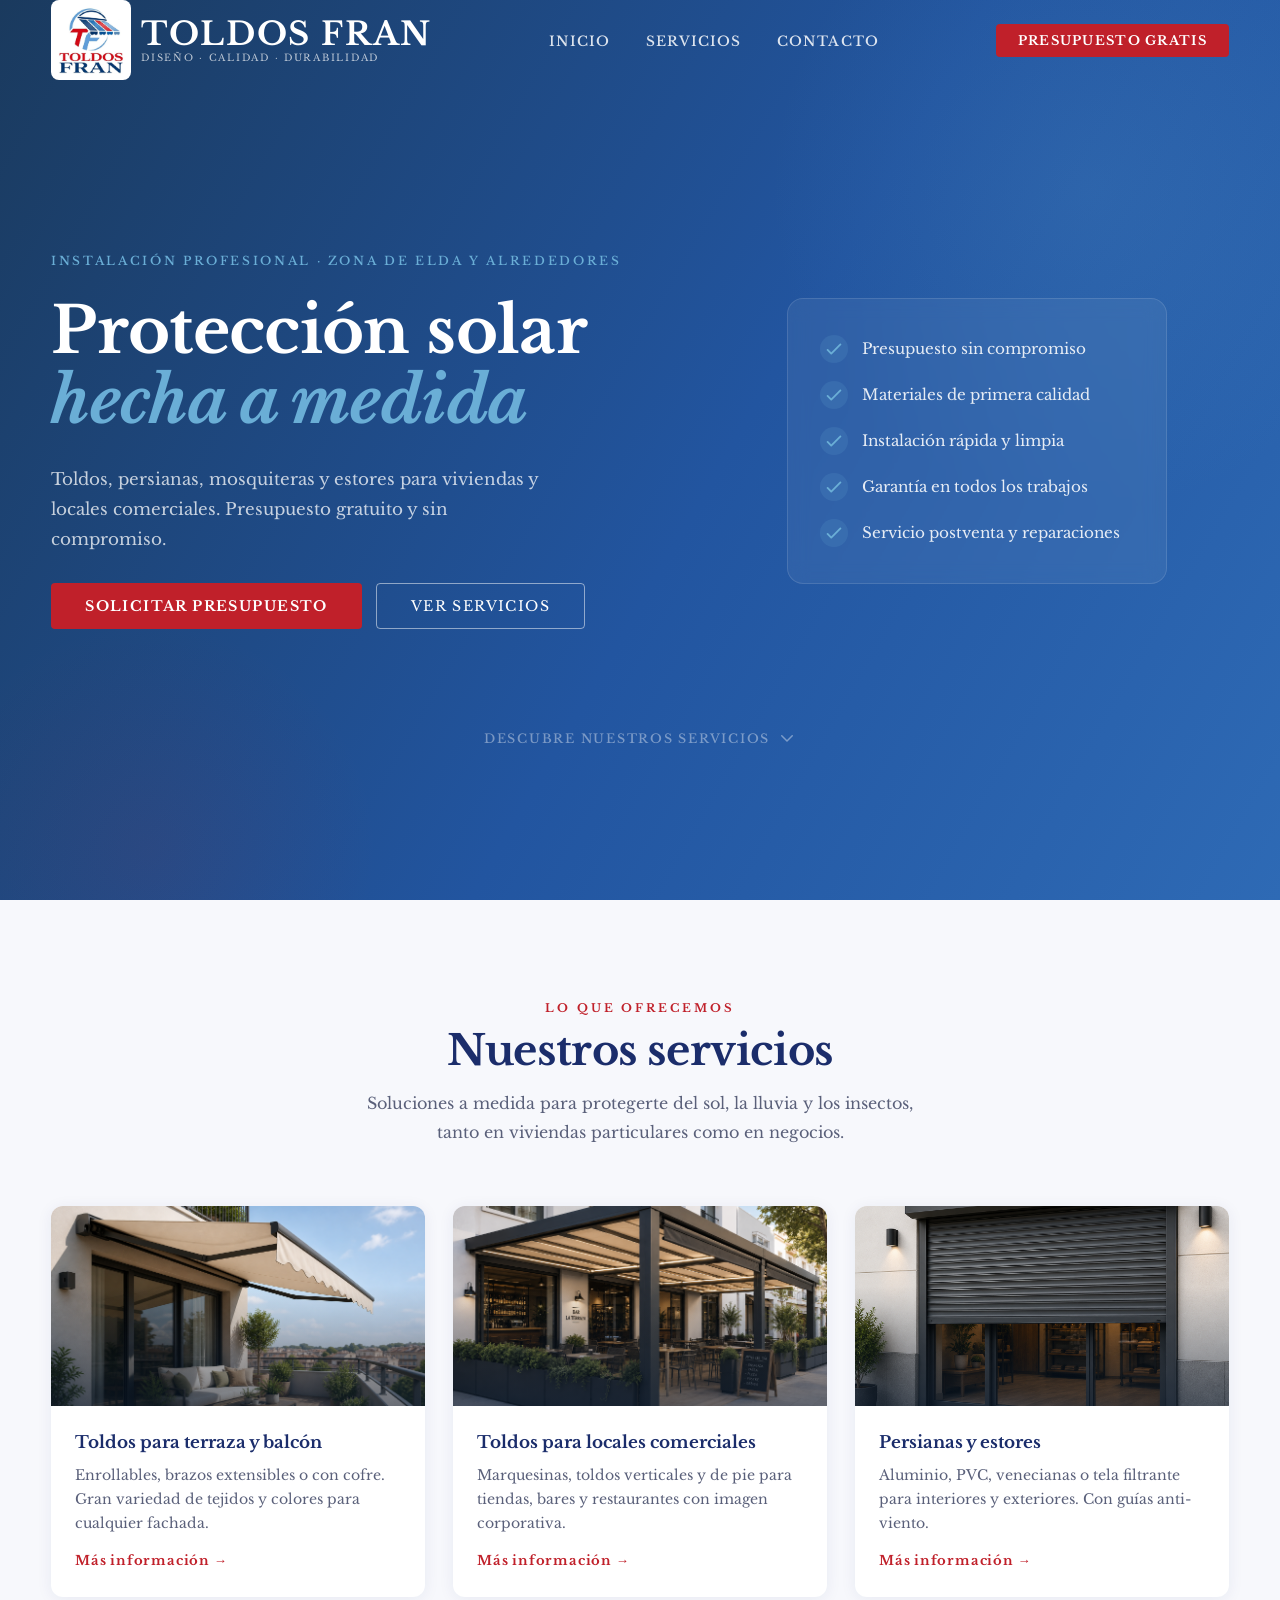
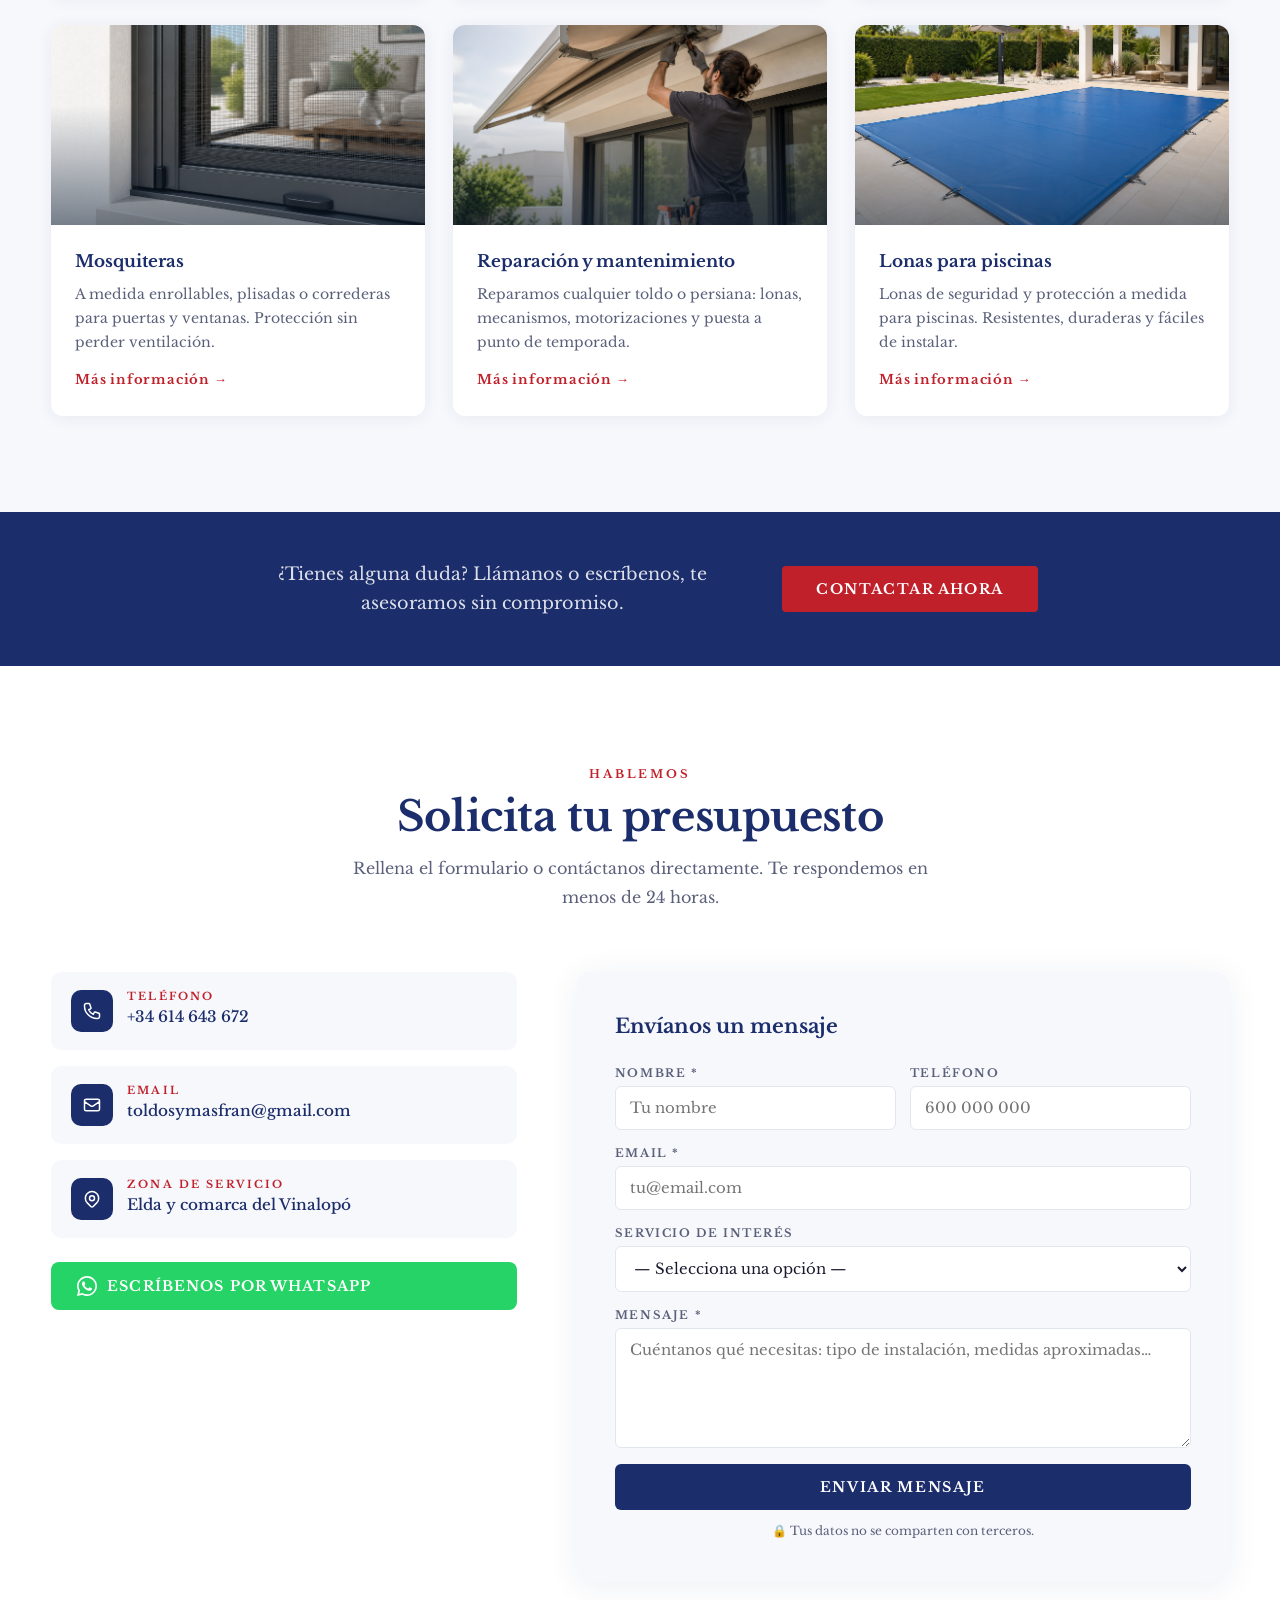
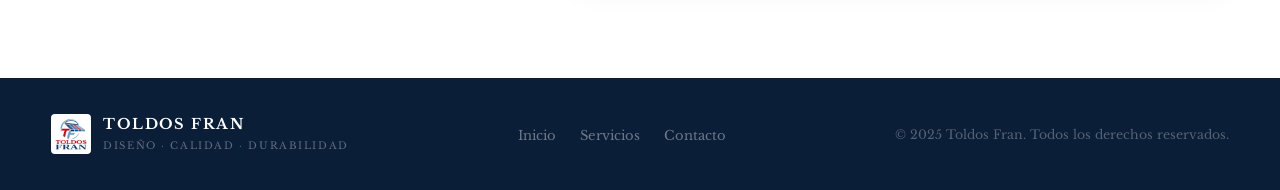
==== index.html @ 44a8b906 "Fotos añadidas" ====
<!DOCTYPE html>
<html lang="es">
<head>
  <meta charset="UTF-8" />
  <meta name="viewport" content="width=device-width, initial-scale=1.0" />
  <title>Toldos Fran – Diseño · Calidad · Durabilidad</title>
  <link rel="preconnect" href="https://fonts.googleapis.com" />
  <link rel="preconnect" href="https://fonts.gstatic.com" crossorigin />
  <link href="https://fonts.googleapis.com/css2?family=Libre+Baskerville:ital,wght@0,400;0,700;1,400&family=Roboto:ital,wght@0,300;0,400;0,500;0,700;1,300&display=swap" rel="stylesheet" />
  <link rel="stylesheet" href="styles.css" />
</head>
<body>

<!-- ══ NAVBAR ══════════════════════════════════ -->
<nav id="navbar">
  <div class="nav-inner">
    <a href="#inicio" class="nav-logo">
      <img src="logoToldosFran.jpg" alt="Toldos Fran" />
      <div class="nav-brand">
        <strong>Toldos Fran</strong>
        <span>Diseño · Calidad · Durabilidad</span>
      </div>
    </a>

    <ul class="nav-links" id="navMenu">
      <li><a href="#inicio">Inicio</a></li>
      <li><a href="#servicios">Servicios</a></li>
      <li><a href="#contacto">Contacto</a></li>
    </ul>

    <a href="#contacto" class="nav-cta">Presupuesto gratis</a>

    <button class="hamburger" id="hamburger" aria-label="Menú">
      <span></span><span></span><span></span>
    </button>
  </div>
</nav>


<!-- ══ HERO ════════════════════════════════════ -->
<section id="inicio">
  <div class="hero-inner">

    <div class="hero-text">
      <p class="hero-eyebrow">Instalación profesional · Zona de Elda y alrededores</p>
      <h1>Protección solar<br /><em>hecha a medida</em></h1>
      <p class="hero-desc">
        Toldos, persianas, mosquiteras y estores para viviendas
        y locales comerciales. Presupuesto gratuito y sin compromiso.
      </p>
      <div class="hero-btns">
        <a href="#contacto" class="btn-primary">Solicitar presupuesto</a>
        <a href="#servicios" class="btn-ghost">Ver servicios</a>
      </div>
    </div>

    <div class="hero-aside">
      <div class="hero-card">
        <div class="hero-card-item">
          <svg width="20" height="20" fill="none" viewBox="0 0 24 24" stroke="currentColor" stroke-width="2"><path stroke-linecap="round" stroke-linejoin="round" d="M5 13l4 4L19 7"/></svg>
          <span>Presupuesto sin compromiso</span>
        </div>
        <div class="hero-card-item">
          <svg width="20" height="20" fill="none" viewBox="0 0 24 24" stroke="currentColor" stroke-width="2"><path stroke-linecap="round" stroke-linejoin="round" d="M5 13l4 4L19 7"/></svg>
          <span>Materiales de primera calidad</span>
        </div>
        <div class="hero-card-item">
          <svg width="20" height="20" fill="none" viewBox="0 0 24 24" stroke="currentColor" stroke-width="2"><path stroke-linecap="round" stroke-linejoin="round" d="M5 13l4 4L19 7"/></svg>
          <span>Instalación rápida y limpia</span>
        </div>
        <div class="hero-card-item">
          <svg width="20" height="20" fill="none" viewBox="0 0 24 24" stroke="currentColor" stroke-width="2"><path stroke-linecap="round" stroke-linejoin="round" d="M5 13l4 4L19 7"/></svg>
          <span>Garantía en todos los trabajos</span>
        </div>
        <div class="hero-card-item">
          <svg width="20" height="20" fill="none" viewBox="0 0 24 24" stroke="currentColor" stroke-width="2"><path stroke-linecap="round" stroke-linejoin="round" d="M5 13l4 4L19 7"/></svg>
          <span>Servicio postventa y reparaciones</span>
        </div>
      </div>
    </div>

  </div>

  <!-- franja inferior de scroll -->
  <div class="hero-scroll">
    <span>Descubre nuestros servicios</span>
    <svg width="18" height="18" fill="none" viewBox="0 0 24 24" stroke="currentColor" stroke-width="2">
      <path stroke-linecap="round" stroke-linejoin="round" d="M19 9l-7 7-7-7"/>
    </svg>
  </div>
</section>


<!-- ══ SERVICIOS ═══════════════════════════════ -->
<section id="servicios">
  <div class="section-wrap">

    <div class="section-header">
      <p class="eyebrow">Lo que ofrecemos</p>
      <h2>Nuestros servicios</h2>
      <p class="section-desc">Soluciones a medida para protegerte del sol, la lluvia y los insectos, tanto en viviendas particulares como en negocios.</p>
    </div>

    <div class="svc-grid">

      <div class="svc-card">
        <div class="svc-img" style="background-image: url('img/toldo_terraza.png')">
          <div class="svc-img-overlay"></div>
        </div>
        <div class="svc-body">
          <h3>Toldos para terraza y balcón</h3>
          <p>Enrollables, brazos extensibles o con cofre. Gran variedad de tejidos y colores para cualquier fachada.</p>
          <span class="svc-link">Más información →</span>
        </div>
      </div>

      <div class="svc-card">
        <div class="svc-img" style="background-image: url('img/toldo_comercial.png')">
          <div class="svc-img-overlay"></div>
        </div>
        <div class="svc-body">
          <h3>Toldos para locales comerciales</h3>
          <p>Marquesinas, toldos verticales y de pie para tiendas, bares y restaurantes con imagen corporativa.</p>
          <span class="svc-link">Más información →</span>
        </div>
      </div>

      <div class="svc-card">
        <div class="svc-img" style="background-image: url('img/persianas.png')">
          <div class="svc-img-overlay"></div>
        </div>
        <div class="svc-body">
          <h3>Persianas y estores</h3>
          <p>Aluminio, PVC, venecianas o tela filtrante para interiores y exteriores. Con guías anti-viento.</p>
          <span class="svc-link">Más información →</span>
        </div>
      </div>

      <div class="svc-card">
        <div class="svc-img" style="background-image: url('img/mosquiteras.png')">
          <div class="svc-img-overlay"></div>
        </div>
        <div class="svc-body">
          <h3>Mosquiteras</h3>
          <p>A medida enrollables, plisadas o correderas para puertas y ventanas. Protección sin perder ventilación.</p>
          <span class="svc-link">Más información →</span>
        </div>
      </div>

      <div class="svc-card">
        <div class="svc-img" style="background-image: url('img/reparacion.png')">
          <div class="svc-img-overlay"></div>
        </div>
        <div class="svc-body">
          <h3>Reparación y mantenimiento</h3>
          <p>Reparamos cualquier toldo o persiana: lonas, mecanismos, motorizaciones y puesta a punto de temporada.</p>
          <span class="svc-link">Más información →</span>
        </div>
      </div>

      <div class="svc-card">
        <div class="svc-img" style="background-image: url('img/lonas_piscina.png')">
          <div class="svc-img-overlay"></div>
        </div>
        <div class="svc-body">
          <h3>Lonas para piscinas</h3>
          <p>Lonas de seguridad y protección a medida para piscinas. Resistentes, duraderas y fáciles de instalar.</p>
          <span class="svc-link">Más información →</span>
        </div>
      </div>

    </div>
  </div>
</section>


<!-- ══ FRANJA CTA ══════════════════════════════ -->
<div class="cta-strip">
  <p>¿Tienes alguna duda? Llámanos o escríbenos, te asesoramos sin compromiso.</p>
  <a href="#contacto" class="btn-primary">Contactar ahora</a>
</div>


<!-- ══ CONTACTO ════════════════════════════════ -->
<section id="contacto">
  <div class="section-wrap">

    <div class="section-header">
      <p class="eyebrow">Hablemos</p>
      <h2>Solicita tu presupuesto</h2>
      <p class="section-desc">Rellena el formulario o contáctanos directamente. Te respondemos en menos de 24 horas.</p>
    </div>

    <div class="contact-grid">

      <!-- Info -->
      <div class="contact-info">

        <div class="cinfo-item">
          <div class="cinfo-icon">
            <svg width="20" height="20" fill="none" viewBox="0 0 24 24" stroke="white" stroke-width="1.8">
              <path stroke-linecap="round" stroke-linejoin="round" d="M3 5a2 2 0 012-2h3.28a1 1 0 01.948.684l1.498 4.493a1 1 0 01-.502 1.21l-2.257 1.13a11.042 11.042 0 005.516 5.516l1.13-2.257a1 1 0 011.21-.502l4.493 1.498a1 1 0 01.684.949V19a2 2 0 01-2 2h-1C9.716 21 3 14.284 3 6V5z"/>
            </svg>
          </div>
          <div class="cinfo-body">
            <!-- ✏️ Cambia por el número real -->
            <label>Teléfono</label>
            <a href="tel:+34614643672">+34 614 643 672</a>
          </div>
        </div>

        <div class="cinfo-item">
          <div class="cinfo-icon">
            <svg width="20" height="20" fill="none" viewBox="0 0 24 24" stroke="white" stroke-width="1.8">
              <path stroke-linecap="round" stroke-linejoin="round" d="M3 8l7.89 5.26a2 2 0 002.22 0L21 8M5 19h14a2 2 0 002-2V7a2 2 0 00-2-2H5a2 2 0 00-2 2v10a2 2 0 002 2z"/>
            </svg>
          </div>
          <div class="cinfo-body">
            <!-- ✏️ Cambia por el email real -->
            <label>Email</label>
            <a href="mailto:toldosymasfran@gmail.com">toldosymasfran@gmail.com</a>
          </div>
        </div>

        <div class="cinfo-item">
          <div class="cinfo-icon">
            <svg width="20" height="20" fill="none" viewBox="0 0 24 24" stroke="white" stroke-width="1.8">
              <path stroke-linecap="round" stroke-linejoin="round" d="M17.657 16.657L13.414 20.9a1.998 1.998 0 01-2.827 0l-4.244-4.243a8 8 0 1111.314 0z"/>
              <path stroke-linecap="round" stroke-linejoin="round" d="M15 11a3 3 0 11-6 0 3 3 0 016 0z"/>
            </svg>
          </div>
          <div class="cinfo-body">
            <label>Zona de servicio</label>
            <span>Elda y comarca del Vinalopó</span>
          </div>
        </div>

        <!--
          ✏️ WHATSAPP: cambia 34614643672 por el número real sin '+'.
             Ejemplo: +34 600 123 456  →  34600123456
        -->
        <a href="https://wa.me/34614643672?text=Hola%2C%20me%20gustar%C3%ADa%20pedir%20presupuesto."
           class="btn-whatsapp" target="_blank" rel="noopener noreferrer">
          <svg width="20" height="20" viewBox="0 0 32 32" fill="white">
            <path d="M16 0C7.163 0 0 7.163 0 16c0 2.822.736 5.469 2.027 7.773L0 32l8.485-2.003A15.937 15.937 0 0016 32c8.837 0 16-7.163 16-16S24.837 0 16 0zm0 29.333a13.27 13.27 0 01-6.756-1.843l-.484-.288-5.037 1.19 1.21-5.01-.315-.514A13.267 13.267 0 012.667 16C2.667 8.636 8.636 2.667 16 2.667S29.333 8.636 29.333 16 23.364 29.333 16 29.333zm7.27-9.927c-.398-.2-2.354-1.163-2.72-1.295-.365-.133-.631-.2-.897.2-.266.398-1.031 1.295-1.264 1.562-.232.266-.465.3-.863.1-.399-.2-1.683-.62-3.205-1.98-1.185-1.057-1.985-2.363-2.218-2.761-.232-.4-.025-.615.175-.814.18-.178.398-.465.598-.697.198-.232.265-.4.398-.665.133-.265.066-.498-.033-.697-.1-.2-.897-2.163-1.23-2.96-.324-.778-.653-.673-.897-.686l-.764-.013c-.266 0-.698.1-1.064.498-.365.4-1.396 1.363-1.396 3.326 0 1.963 1.43 3.86 1.629 4.126.2.266 2.815 4.298 6.822 6.026.954.412 1.698.657 2.279.841.957.304 1.828.261 2.516.158.767-.114 2.354-.962 2.687-1.891.333-.929.333-1.726.233-1.891-.1-.166-.365-.266-.764-.466z"/>
          </svg>
          Escríbenos por WhatsApp
        </a>

      </div>

      <!-- Formulario -->
      <div class="contact-form-wrap">
        <h3>Envíanos un mensaje</h3>

        <!--
          ✏️ ACTIVAR ENVÍO:
          · Opción A (simple): cambia el action a tu email real (mailto:tuemail@dominio.com)
          · Opción B (recomendado GitHub Pages): usa Formspree.io gratis
            → action="https://formspree.io/f/TU_ID"  y borra enctype + onsubmit
        -->
        <form id="contactForm" action="mailto:toldosymasfran@gmail.com"
              method="POST" enctype="text/plain" onsubmit="handleSubmit(event)">

          <div class="form-row">
            <div class="fgroup">
              <label for="nombre">Nombre *</label>
              <input type="text" id="nombre" name="nombre" placeholder="Tu nombre" required />
            </div>
            <div class="fgroup">
              <label for="telefono">Teléfono</label>
              <input type="tel" id="telefono" name="telefono" placeholder="600 000 000" />
            </div>
          </div>

          <div class="fgroup">
            <label for="email">Email *</label>
            <input type="email" id="email" name="email" placeholder="tu@email.com" required />
          </div>

          <div class="fgroup">
            <label for="servicio">Servicio de interés</label>
            <select id="servicio" name="servicio">
              <option value="">— Selecciona una opción —</option>
              <option>Toldos para terraza / balcón</option>
              <option>Toldos para local comercial</option>
              <option>Persianas y estores</option>
              <option>Mosquiteras</option>
              <option>Reparación y mantenimiento</option>
              <option>Otro / No lo sé aún</option>
            </select>
          </div>

          <div class="fgroup">
            <label for="mensaje">Mensaje *</label>
            <textarea id="mensaje" name="mensaje" required
              placeholder="Cuéntanos qué necesitas: tipo de instalación, medidas aproximadas…"></textarea>
          </div>

          <button type="submit" class="btn-send">Enviar mensaje</button>
          <p class="form-note">🔒 Tus datos no se comparten con terceros.</p>
        </form>

        <div id="formOk" style="display:none; text-align:center; padding:40px 16px;">
          <svg width="52" height="52" fill="none" viewBox="0 0 24 24" stroke="#1B2D6B" stroke-width="1.5" style="margin:0 auto 16px;">
            <path stroke-linecap="round" stroke-linejoin="round" d="M9 12l2 2 4-4m6 2a9 9 0 11-18 0 9 9 0 0118 0z"/>
          </svg>
          <h4 style="font-size:1.3rem;font-weight:700;color:#1B2D6B;margin-bottom:8px;">¡Mensaje enviado!</h4>
          <p style="color:#5a607a;line-height:1.7;">Gracias por contactar con nosotros.<br/>Te responderemos lo antes posible.</p>
        </div>
      </div>

    </div>
  </div>
</section>


<!-- ══ FOOTER ══════════════════════════════════ -->
<footer>
  <div class="footer-inner">
    <div class="footer-logo">
      <img src="logoToldosFran.jpg" alt="Toldos Fran" />
      <div>
        <strong>TOLDOS FRAN</strong>
        <span>Diseño · Calidad · Durabilidad</span>
      </div>
    </div>
    <ul class="footer-links">
      <li><a href="#inicio">Inicio</a></li>
      <li><a href="#servicios">Servicios</a></li>
      <li><a href="#contacto">Contacto</a></li>
    </ul>
    <p class="footer-copy">© 2025 Toldos Fran. Todos los derechos reservados.</p>
  </div>
</footer>


<script>
  /* ── Navbar: se vuelve blanca al bajar ── */
  const navbar = document.getElementById('navbar');
  window.addEventListener('scroll', () => {
    navbar.classList.toggle('scrolled', window.scrollY > 60);
  });

  /* ── Hamburger ── */
  document.getElementById('hamburger').addEventListener('click', () => {
    document.getElementById('navMenu').classList.toggle('open');
  });
  document.querySelectorAll('.nav-links a').forEach(a =>
    a.addEventListener('click', () => document.getElementById('navMenu').classList.remove('open'))
  );

  /* ── Formulario ── */
  function handleSubmit(e) {
    document.getElementById('contactForm').style.display = 'none';
    document.getElementById('formOk').style.display = 'block';
  }
</script>

</body>
</html>
---- styles.css ----
/* ══════════════════════════════════════════════
   TOLDOS FRAN — styles.css
   ══════════════════════════════════════════════ */

/* ── VARIABLES ────────────────────────────────── */
:root {
  --font-heading: 'Libre Baskerville', Georgia, serif;
  --font-body:    'Libre Baskerville', Georgia, serif;
  --red:        #C0202A;
  --red-dark:   #9a1820;
  --navy:       #1B2D6B;
  --navy-light: #2a4190;
  --blue:       #6aaed6;
  --blue-lt:    #c5dff0;
  --white:      #ffffff;
  --bg:         #f7f8fc;
  --bg-dark:    #1a3a5e;
  --text:       #1a1a2e;
  --muted:      #5a607a;
  --border:     #e2e6f0;
}

/* ── RESET ────────────────────────────────────── */
*, *::before, *::after { box-sizing: border-box; margin: 0; padding: 0; }
html { scroll-behavior: smooth; }
body {
  font-family: var(--font-heading);
  color: var(--text);
  background: var(--white);
  -webkit-font-smoothing: antialiased;
}
h1, h2, h3, h4 {
  font-family: var(--font-heading);
}
a { text-decoration: none; color: inherit; }
img { display: block; max-width: 100%; }

/* ── BOTONES GLOBALES ─────────────────────────── */
.btn-primary {
  display: inline-block;
  background: var(--red);
  color: #fff;
  padding: 14px 34px;
  border-radius: 4px;
  font-family: var(--font-heading);
  font-size: 0.88rem;
  font-weight: 700;
  letter-spacing: 0.1em;
  text-transform: uppercase;
  border: none;
  cursor: pointer;
  transition: background 0.2s, transform 0.15s;
}
.btn-primary:hover { background: var(--red-dark); transform: translateY(-2px); }

.btn-ghost {
  display: inline-block;
  background: transparent;
  color: #fff;
  padding: 13px 34px;
  border-radius: 4px;
  font-family: var(--font-heading);
  font-size: 0.88rem;
  font-weight: 400;
  letter-spacing: 0.1em;
  text-transform: uppercase;
  border: 1.5px solid rgba(255,255,255,0.5);
  transition: border-color 0.2s, background 0.2s;
}
.btn-ghost:hover { border-color: #fff; background: rgba(255,255,255,0.1); }

/* ── NAVBAR ───────────────────────────────────── */
#navbar {
  position: fixed;
  top: 0; left: 0; right: 0;
  z-index: 100;
  transition: background 0.3s, box-shadow 0.3s;
  background: transparent;
}
#navbar.scrolled {
  background: var(--white);
  box-shadow: 0 2px 20px rgba(0,0,0,0.1);
}
.nav-inner {
  max-width: 1400px;
  margin: 0 auto;
  padding: 0 4vw;
  height: 80px;
  display: flex;
  align-items: center;
  justify-content: space-between;
  gap: 24px;
}

/* Logo */
.nav-logo {
  display: flex;
  align-items: center;
  gap: 10px;
  flex-shrink: 0;
}
.nav-logo img {
  height: 80px; width: 80px;
  border-radius: 10%;
  background: #fff;
  padding: 3px;
  object-fit: contain;
}
.nav-brand { display: flex; flex-direction: column; line-height: 1.2; }
.nav-brand strong {
  font-size: 2rem;
  font-family: var(--font-heading);
  font-weight: 700;
  letter-spacing: 0.05em;
  text-transform: uppercase;
  color: var(--white);
  transition: color 0.3s;
}
.nav-brand span {
  font-size: 0.6rem;
  font-family: var(--font-heading);
  font-weight: 400;
  letter-spacing: 0.18em;
  text-transform: uppercase;
  color: rgba(255,255,255,0.7);
  transition: color 0.3s;
}
#navbar.scrolled .nav-brand strong { color: var(--navy); }
#navbar.scrolled .nav-brand span   { color: var(--muted); }

/* Links */
.nav-links {
  display: flex;
  gap: 36px;
  list-style: none;
  margin: 0 auto;
}
.nav-links a {
  font-size: 0.85rem;
  font-weight: 500;
  letter-spacing: 0.08em;
  text-transform: uppercase;
  color: rgba(255,255,255,0.85);
  transition: color 0.2s;
  position: relative;
  padding-bottom: 3px;
}
.nav-links a::after {
  content: '';
  position: absolute;
  bottom: 0; left: 0;
  width: 0; height: 1.5px;
  background: var(--red);
  transition: width 0.25s;
}
.nav-links a:hover { color: #fff; }
.nav-links a:hover::after { width: 100%; }
#navbar.scrolled .nav-links a { color: var(--muted); }
#navbar.scrolled .nav-links a:hover { color: var(--navy); }

/* CTA button en navbar */
.nav-cta {
  flex-shrink: 0;
  background: var(--red);
  color: #fff !important;
  padding: 9px 22px;
  border-radius: 4px;
  font-size: 0.8rem;
  font-weight: 700;
  letter-spacing: 0.1em;
  text-transform: uppercase;
  transition: background 0.2s;
  white-space: nowrap;
}
.nav-cta:hover { background: var(--red-dark); }

/* Hamburger */
.hamburger {
  display: none;
  flex-direction: column;
  gap: 5px;
  cursor: pointer;
  background: none;
  border: none;
  padding: 4px;
}
.hamburger span {
  display: block;
  width: 24px; height: 2px;
  background: #fff;
  border-radius: 2px;
  transition: 0.3s;
}
#navbar.scrolled .hamburger span { background: var(--navy); }

/* ── HERO ─────────────────────────────────────── */
#inicio {
  min-height: 100vh;
  background: linear-gradient(120deg, #1a3a5e 0%, #2255a0 55%, #2e6ab5 100%);
  display: flex;
  flex-direction: column;
  justify-content: center;
  position: relative;
  overflow: hidden;
}

/* Círculo decorativo */
#inicio::before {
  content: '';
  position: absolute;
  top: -160px; right: -160px;
  width: 700px; height: 700px;
  border-radius: 50%;
  background: radial-gradient(circle at center, rgba(106,174,214,0.12) 0%, transparent 65%);
  pointer-events: none;
}
#inicio::after {
  content: '';
  position: absolute;
  bottom: -200px; left: -100px;
  width: 500px; height: 500px;
  border-radius: 50%;
  background: radial-gradient(circle at center, rgba(192,32,42,0.07) 0%, transparent 65%);
  pointer-events: none;
}

.hero-inner {
  position: relative;
  z-index: 1;
  max-width: 1400px;
  margin: 0 auto;
  padding: 120px 4vw 80px;
  display: grid;
  grid-template-columns: 1.1fr 0.9fr;
  gap: 60px;
  align-items: center;
  width: 100%;
}

/* Texto izquierdo */
.hero-text { display: flex; flex-direction: column; gap: 28px; }

.hero-eyebrow {
  font-size: 0.75rem;
  font-weight: 500;
  letter-spacing: 0.22em;
  text-transform: uppercase;
  color: var(--blue);
}
.hero-text h1 {
  font-size: clamp(2.4rem, 5vw, 4rem);
  font-family: var(--font-heading);
  font-weight: 700;
  color: #fff;
  line-height: 1.1;
  letter-spacing: -0.01em;
}
.hero-text h1 em {
  font-style: italic;
  color: var(--blue);
}
.hero-desc {
  font-size: 1.05rem;
  font-weight: 300;
  color: rgba(255,255,255,0.75);
  line-height: 1.8;
  max-width: 500px;
}
.hero-btns { display: flex; gap: 14px; flex-wrap: wrap; }

/* Tarjeta derecha */
.hero-aside { display: flex; align-items: center; justify-content: center; }
.hero-card {
  background: rgba(255,255,255,0.06);
  border: 1px solid rgba(255,255,255,0.12);
  border-radius: 16px;
  padding: 36px 32px;
  backdrop-filter: blur(10px);
  display: flex;
  flex-direction: column;
  gap: 18px;
  width: 100%;
  max-width: 380px;
}
.hero-card-item {
  display: flex;
  align-items: center;
  gap: 14px;
  font-size: 0.95rem;
  font-weight: 400;
  color: rgba(255,255,255,0.88);
}
.hero-card-item svg {
  flex-shrink: 0;
  color: var(--blue);
  background: rgba(106,174,214,0.15);
  border-radius: 50%;
  padding: 3px;
  width: 28px; height: 28px;
}

/* Scroll hint */
.hero-scroll {
  position: relative;
  z-index: 1;
  display: flex;
  align-items: center;
  justify-content: center;
  gap: 8px;
  padding: 20px;
  font-size: 0.78rem;
  font-weight: 500;
  letter-spacing: 0.14em;
  text-transform: uppercase;
  color: rgba(255,255,255,0.4);
  animation: bounce 2s infinite;
}
@keyframes bounce {
  0%, 100% { transform: translateY(0); }
  50%       { transform: translateY(5px); }
}

/* ── SECCIONES (comunes) ──────────────────────── */
.section-wrap {
  max-width: 1400px;
  margin: 0 auto;
  padding: 96px 4vw;
}
.section-header {
  text-align: center;
  margin-bottom: 60px;
}
.eyebrow {
  display: inline-block;
  font-size: 0.72rem;
  font-weight: 700;
  letter-spacing: 0.26em;
  text-transform: uppercase;
  color: var(--red);
  margin-bottom: 12px;
}
.section-header h2 {
  font-size: clamp(1.8rem, 3.5vw, 2.6rem);
  font-weight: 900;
  color: var(--navy);
  line-height: 1.15;
  letter-spacing: -0.01em;
  margin-bottom: 14px;
}
.section-desc {
  font-size: 1rem;
  font-weight: 300;
  color: var(--muted);
  line-height: 1.8;
  max-width: 580px;
  margin: 0 auto;
}

/* ── SERVICIOS ────────────────────────────────── */
#servicios { background: var(--bg); }

.svc-grid {
  display: grid;
  grid-template-columns: repeat(auto-fill, minmax(280px, 1fr));
  gap: 28px;
}

.svc-card {
  background: var(--white);
  border-radius: 12px;
  overflow: hidden;
  box-shadow: 0 2px 16px rgba(27,45,107,0.07);
  transition: transform 0.28s, box-shadow 0.28s;
  cursor: pointer;
}
.svc-card:hover {
  transform: translateY(-6px);
  box-shadow: 0 16px 40px rgba(27,45,107,0.14);
}

/* Imagen superior de la tarjeta */
.svc-img {
  height: 200px;
  background-size: cover;
  background-position: center;
  position: relative;
  transition: transform 0.4s;
}
.svc-card:hover .svc-img { transform: scale(1.03); }
.svc-img-overlay {
  position: absolute;
  inset: 0;
  background: linear-gradient(to bottom, transparent 40%, rgba(13,31,53,0.55) 100%);
}

/* Cuerpo de la tarjeta */
.svc-body {
  padding: 26px 24px 28px;
  display: flex;
  flex-direction: column;
  gap: 10px;
}
.svc-body h3 {
  font-size: 1.05rem;
  font-weight: 700;
  color: var(--navy);
  line-height: 1.3;
}
.svc-body p {
  font-size: 0.88rem;
  font-weight: 300;
  color: var(--muted);
  line-height: 1.7;
}
.svc-link {
  display: inline-block;
  margin-top: 6px;
  font-size: 0.82rem;
  font-weight: 700;
  letter-spacing: 0.06em;
  color: var(--red);
  transition: letter-spacing 0.2s;
}
.svc-card:hover .svc-link { letter-spacing: 0.12em; }

/* ── FRANJA CTA ───────────────────────────────── */
.cta-strip {
  background: var(--navy);
  padding: 48px 4vw;
  display: flex;
  align-items: center;
  justify-content: center;
  gap: 40px;
  flex-wrap: wrap;
  text-align: center;
}
.cta-strip p {
  font-size: 1.1rem;
  font-weight: 300;
  color: rgba(255,255,255,0.85);
  max-width: 500px;
  line-height: 1.65;
}

/* ── CONTACTO ─────────────────────────────────── */
#contacto { background: var(--white); }

.contact-grid {
  display: grid;
  grid-template-columns: 1fr 1.4fr;
  gap: 60px;
  align-items: start;
}

/* Info lateral */
.contact-info {
  display: flex;
  flex-direction: column;
  gap: 16px;
}
.cinfo-item {
  display: flex;
  align-items: flex-start;
  gap: 14px;
  padding: 18px 20px;
  background: var(--bg);
  border-radius: 10px;
  transition: box-shadow 0.2s;
}
.cinfo-item:hover { box-shadow: 0 4px 16px rgba(27,45,107,0.1); }
.cinfo-icon {
  width: 42px; height: 42px;
  flex-shrink: 0;
  border-radius: 10px;
  background: var(--navy);
  display: flex;
  align-items: center;
  justify-content: center;
}
.cinfo-body label {
  display: block;
  font-size: 0.67rem;
  font-weight: 700;
  letter-spacing: 0.2em;
  text-transform: uppercase;
  color: var(--red);
  margin-bottom: 3px;
}
.cinfo-body a,
.cinfo-body span {
  font-size: 0.95rem;
  font-weight: 500;
  color: var(--navy);
}
.cinfo-body a:hover { color: var(--red); }

/* WhatsApp */
.btn-whatsapp {
  display: inline-flex;
  align-items: center;
  gap: 10px;
  background: #25d366;
  color: #fff;
  padding: 14px 26px;
  border-radius: 8px;
  font-size: 0.88rem;
  font-weight: 700;
  letter-spacing: 0.08em;
  text-transform: uppercase;
  transition: background 0.2s, transform 0.15s;
  margin-top: 8px;
}
.btn-whatsapp:hover { background: #1ebe5d; transform: translateY(-2px); }

/* Formulario */
.contact-form-wrap {
  background: var(--bg);
  border-radius: 14px;
  padding: 42px 38px;
  box-shadow: 0 4px 32px rgba(27,45,107,0.08);
}
.contact-form-wrap h3 {
  font-size: 1.25rem;
  font-weight: 700;
  color: var(--navy);
  margin-bottom: 28px;
}
.form-row {
  display: grid;
  grid-template-columns: 1fr 1fr;
  gap: 14px;
}
.fgroup {
  display: flex;
  flex-direction: column;
  gap: 6px;
  margin-bottom: 16px;
}
.fgroup label {
  font-size: 0.71rem;
  font-weight: 700;
  letter-spacing: 0.14em;
  text-transform: uppercase;
  color: var(--muted);
}
.fgroup input,
.fgroup select,
.fgroup textarea {
  border: 1.5px solid var(--border);
  border-radius: 6px;
  padding: 12px 14px;
  font-family: var(--font-heading);
  font-size: 0.93rem;
  font-weight: 400;
  color: var(--text);
  background: var(--white);
  outline: none;
  width: 100%;
  transition: border-color 0.2s, box-shadow 0.2s;
}
.fgroup input:focus,
.fgroup select:focus,
.fgroup textarea:focus {
  border-color: var(--navy);
  box-shadow: 0 0 0 3px rgba(27,45,107,0.09);
}
.fgroup textarea { resize: vertical; min-height: 120px; }

.btn-send {
  width: 100%;
  background: var(--navy);
  color: #fff;
  padding: 14px;
  border: none;
  border-radius: 6px;
  font-family: var(--font-heading);
  font-size: 0.88rem;
  font-weight: 700;
  letter-spacing: 0.12em;
  text-transform: uppercase;
  cursor: pointer;
  transition: background 0.2s, transform 0.15s;
}
.btn-send:hover { background: var(--navy-light); transform: translateY(-1px); }

.form-note {
  font-size: 0.75rem;
  font-weight: 300;
  color: var(--muted);
  text-align: center;
  margin-top: 12px;
  line-height: 1.5;
}

/* ── FOOTER ───────────────────────────────────── */
footer {
  background: #0a1e38;
  padding: 36px 4vw;
}
.footer-inner {
  max-width: 1400px;
  margin: 0 auto;
  display: flex;
  align-items: center;
  justify-content: space-between;
  flex-wrap: wrap;
  gap: 20px;
}
.footer-logo {
  display: flex;
  align-items: center;
  gap: 12px;
}
.footer-logo img {
  height: 40px; width: 40px;
  border-radius: 10%;
  background: #fff;
  padding: 2px;
  object-fit: contain;
}
.footer-logo strong {
  display: block;
  font-size: 0.9rem;
  font-weight: 700;
  color: #fff;
  letter-spacing: 0.1em;
}
.footer-logo span {
  font-size: 0.62rem;
  color: rgba(255,255,255,0.35);
  letter-spacing: 0.16em;
  text-transform: uppercase;
}
.footer-links {
  display: flex;
  gap: 24px;
  list-style: none;
}
.footer-links a {
  font-size: 0.82rem;
  color: rgba(255,255,255,0.4);
  transition: color 0.2s;
}
.footer-links a:hover { color: #fff; }
.footer-copy {
  font-size: 0.78rem;
  color: rgba(255,255,255,0.3);
}

/* ── RESPONSIVE ───────────────────────────────── */
@media (max-width: 900px) {
  .hero-inner { grid-template-columns: 1fr; }
  .hero-aside { display: none; }
  .contact-grid { grid-template-columns: 1fr; }
}

@media (max-width: 680px) {
  .nav-inner {height: 70px;}
  .nav-logo img{height: 52px; width: 52px;}
  .nav-brand strong{font-size: 1.2rem;}
  .nav-links {
    display: none;
    flex-direction: column;
    gap: 20px;
    padding: 24px 4vw;
    position: absolute;
    top: 70px; left: 0; right: 0;
    background: var(--navy);
  }
  .nav-links.open { display: flex; }
  .nav-links a { color: rgba(255,255,255,0.85) !important; }
  .nav-cta { display: none; }
  .hamburger { display: flex; }
  .form-row { grid-template-columns: 1fr; }
  .svc-grid { grid-template-columns: 1fr; }
  footer .footer-inner { flex-direction: column; text-align: center; }
  .footer-links { flex-wrap: wrap; justify-content: center; }
  .cta-strip { flex-direction: column; gap: 20px; }
}
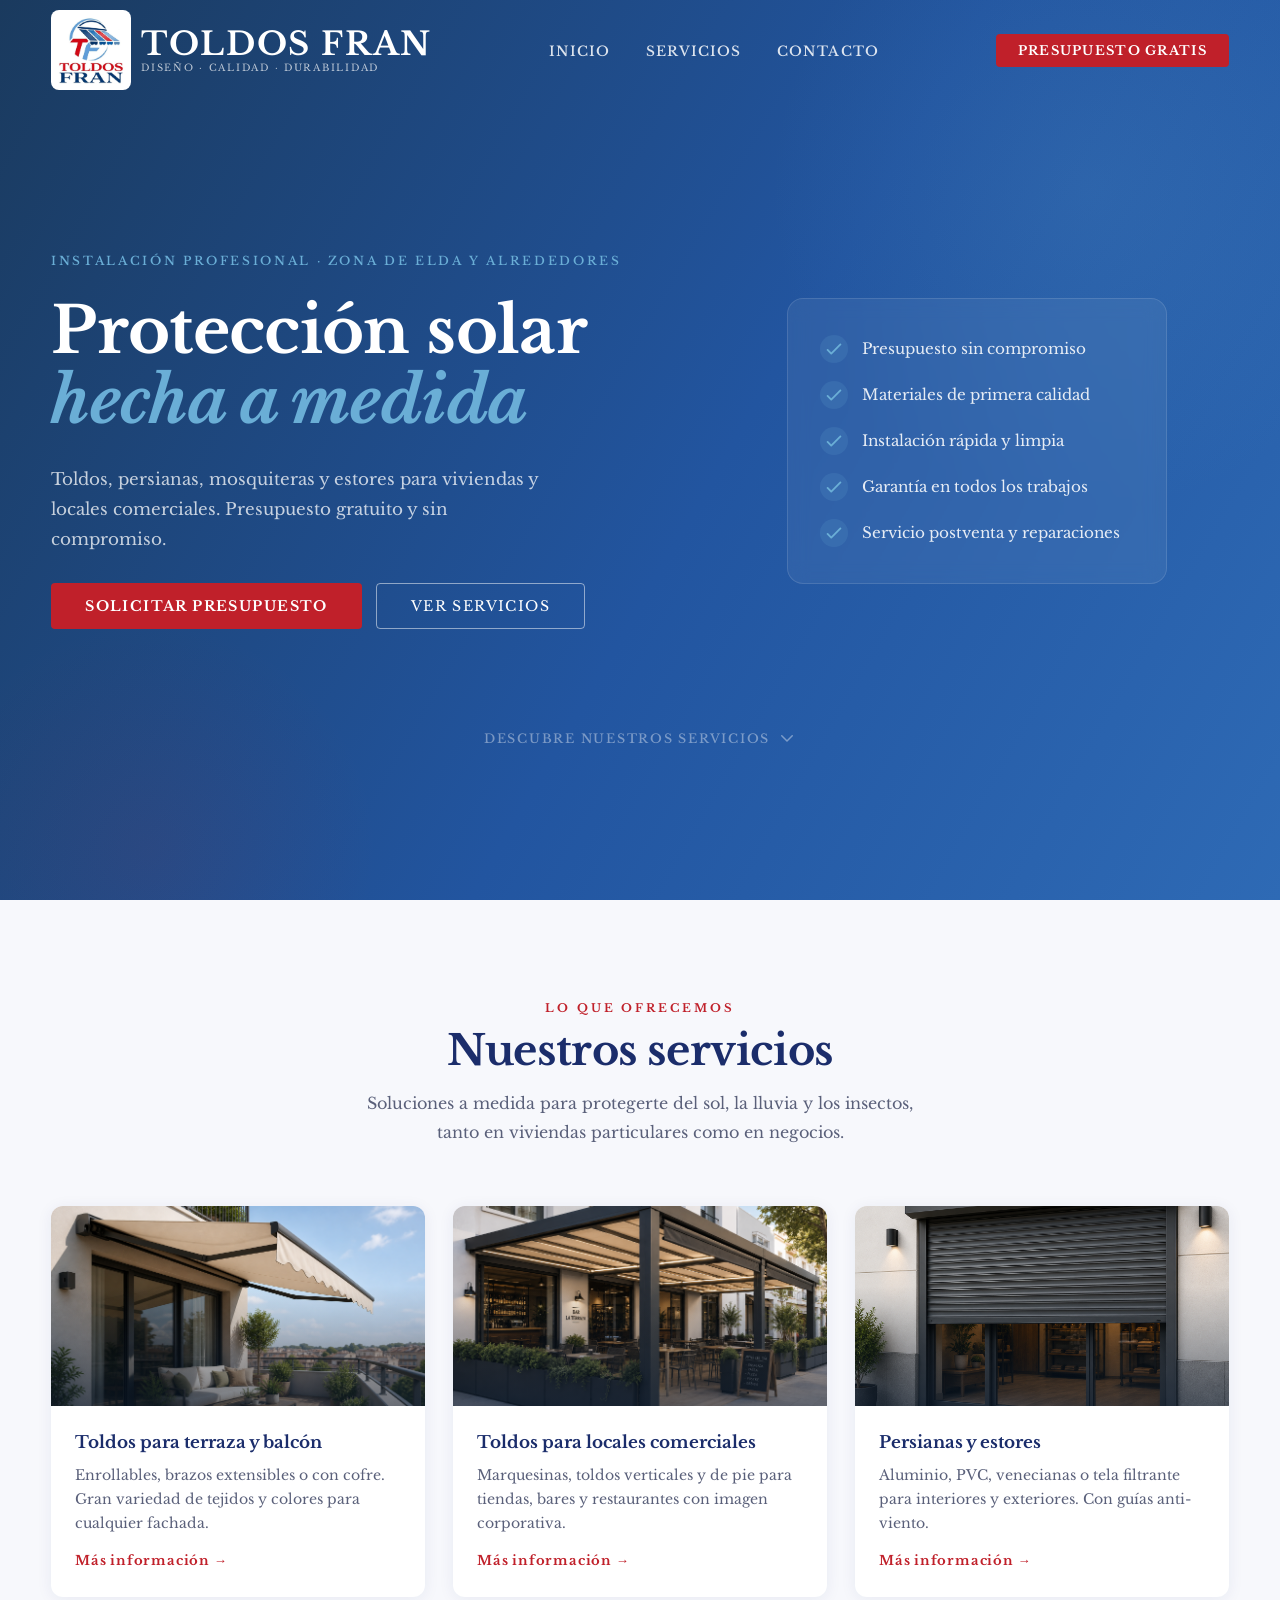
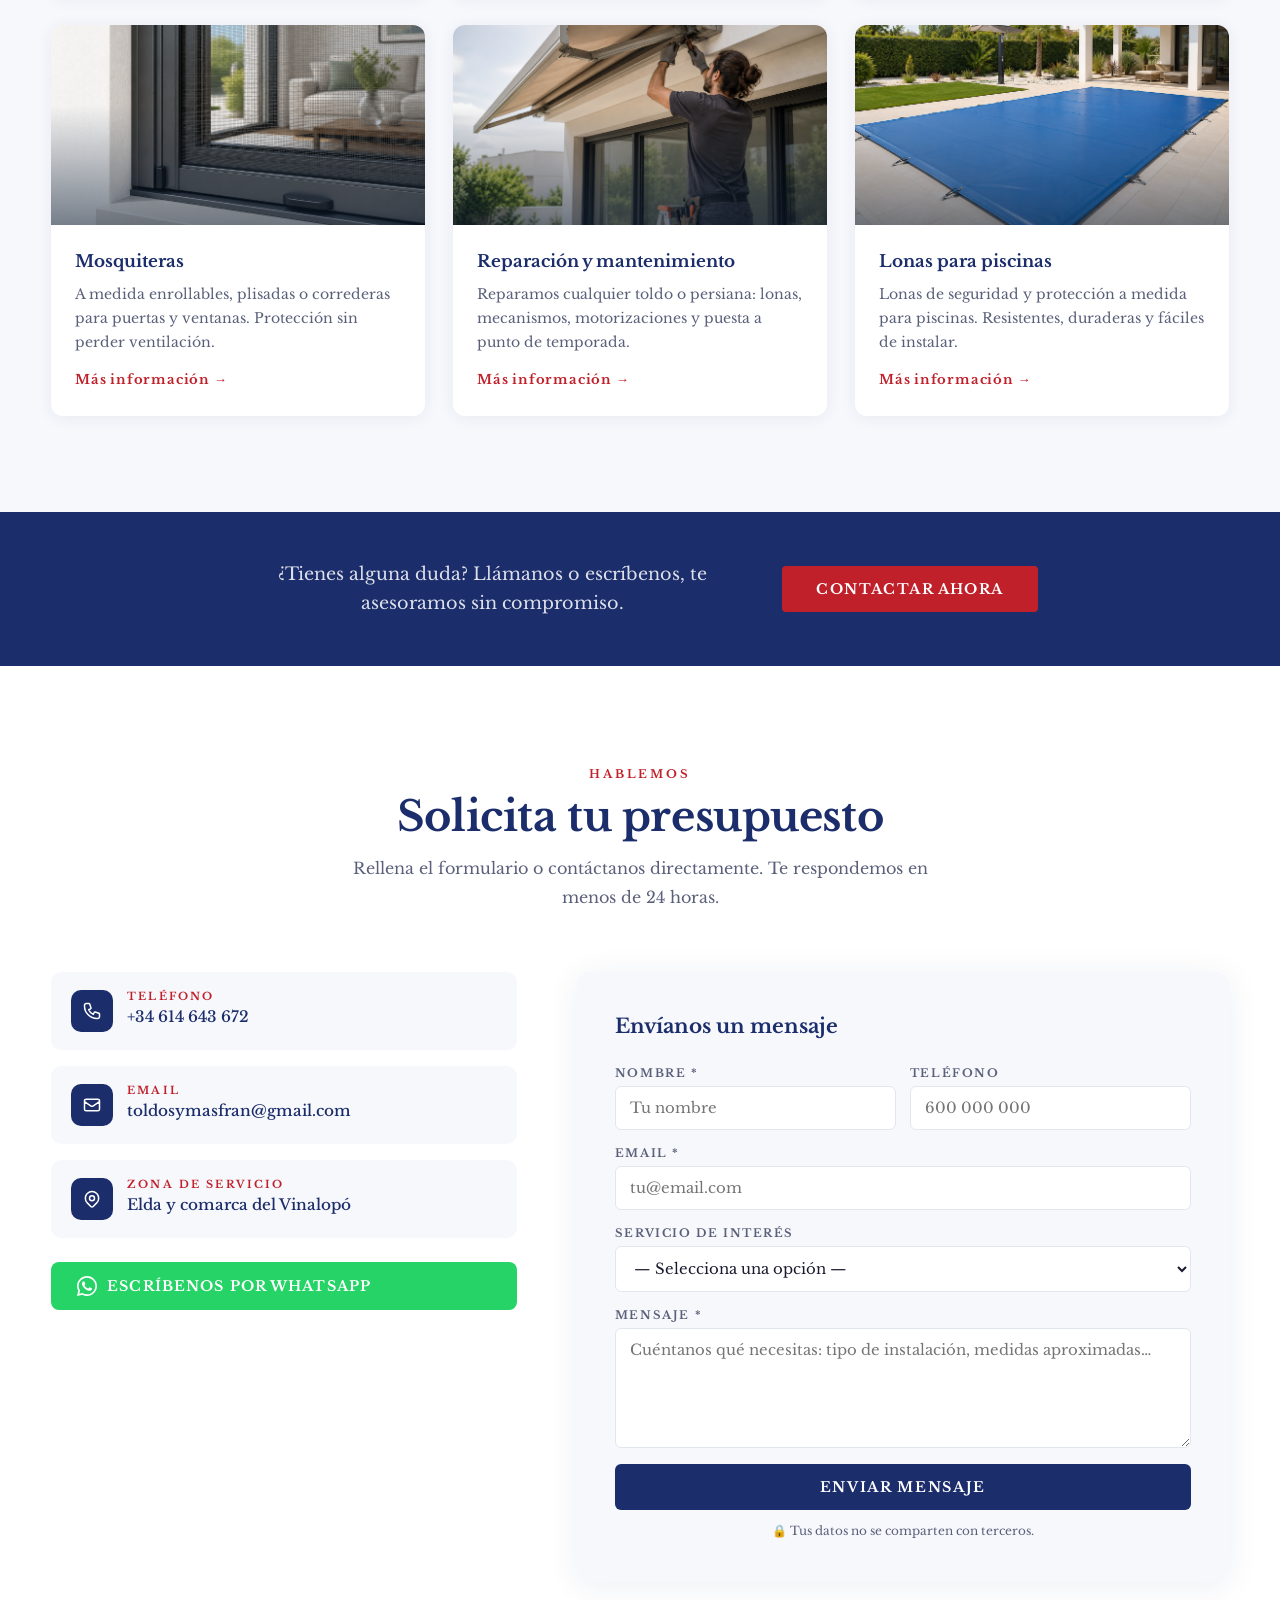
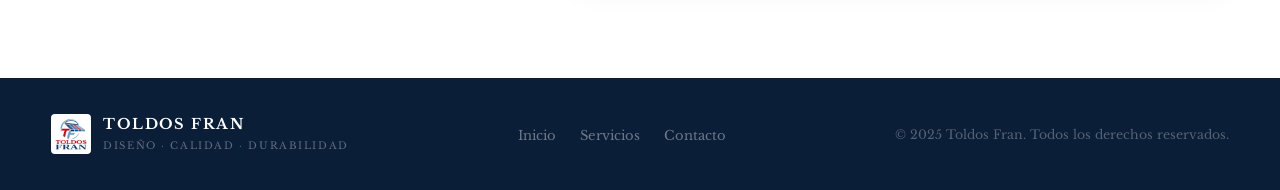
==== commit 5973c0d2: "favicon y enlaces" ====
--- a/index.html
+++ b/index.html
@@ -5,6 +5,7 @@
   <meta name="viewport" content="width=device-width, initial-scale=1.0" />
   <title>Toldos Fran – Diseño · Calidad · Durabilidad</title>
   <link rel="preconnect" href="https://fonts.googleapis.com" />
+  <link rel="icon" type="image/jpeg" href="favicon.jpg" />
   <link rel="preconnect" href="https://fonts.gstatic.com" crossorigin />
   <link href="https://fonts.googleapis.com/css2?family=Libre+Baskerville:ital,wght@0,400;0,700;1,400&family=Roboto:ital,wght@0,300;0,400;0,500;0,700;1,300&display=swap" rel="stylesheet" />
   <link rel="stylesheet" href="styles.css" />
@@ -110,7 +111,7 @@
         <div class="svc-body">
           <h3>Toldos para terraza y balcón</h3>
           <p>Enrollables, brazos extensibles o con cofre. Gran variedad de tejidos y colores para cualquier fachada.</p>
-          <span class="svc-link">Más información →</span>
+          <a href="#contacto" class="svc-link">Más información →</a>
         </div>
       </div>
 
@@ -121,7 +122,7 @@
         <div class="svc-body">
           <h3>Toldos para locales comerciales</h3>
           <p>Marquesinas, toldos verticales y de pie para tiendas, bares y restaurantes con imagen corporativa.</p>
-          <span class="svc-link">Más información →</span>
+          <a href="#contacto" class="svc-link">Más información →</a>
         </div>
       </div>
 
@@ -132,7 +133,7 @@
         <div class="svc-body">
           <h3>Persianas y estores</h3>
           <p>Aluminio, PVC, venecianas o tela filtrante para interiores y exteriores. Con guías anti-viento.</p>
-          <span class="svc-link">Más información →</span>
+          <a href="#contacto" class="svc-link">Más información →</a>
         </div>
       </div>
 
@@ -143,7 +144,7 @@
         <div class="svc-body">
           <h3>Mosquiteras</h3>
           <p>A medida enrollables, plisadas o correderas para puertas y ventanas. Protección sin perder ventilación.</p>
-          <span class="svc-link">Más información →</span>
+          <a href="#contacto" class="svc-link">Más información →</a>
         </div>
       </div>
 
@@ -154,7 +155,7 @@
         <div class="svc-body">
           <h3>Reparación y mantenimiento</h3>
           <p>Reparamos cualquier toldo o persiana: lonas, mecanismos, motorizaciones y puesta a punto de temporada.</p>
-          <span class="svc-link">Más información →</span>
+          <a href="#contacto" class="svc-link">Más información →</a>
         </div>
       </div>
 
@@ -165,7 +166,7 @@
         <div class="svc-body">
           <h3>Lonas para piscinas</h3>
           <p>Lonas de seguridad y protección a medida para piscinas. Resistentes, duraderas y fáciles de instalar.</p>
-          <span class="svc-link">Más información →</span>
+          <a href="#contacto" class="svc-link">Más información →</a>
         </div>
       </div>
 
--- a/styles.css
+++ b/styles.css
@@ -85,7 +85,7 @@
   max-width: 1400px;
   margin: 0 auto;
   padding: 0 4vw;
-  height: 80px;
+  height: 100px;
   display: flex;
   align-items: center;
   justify-content: space-between;
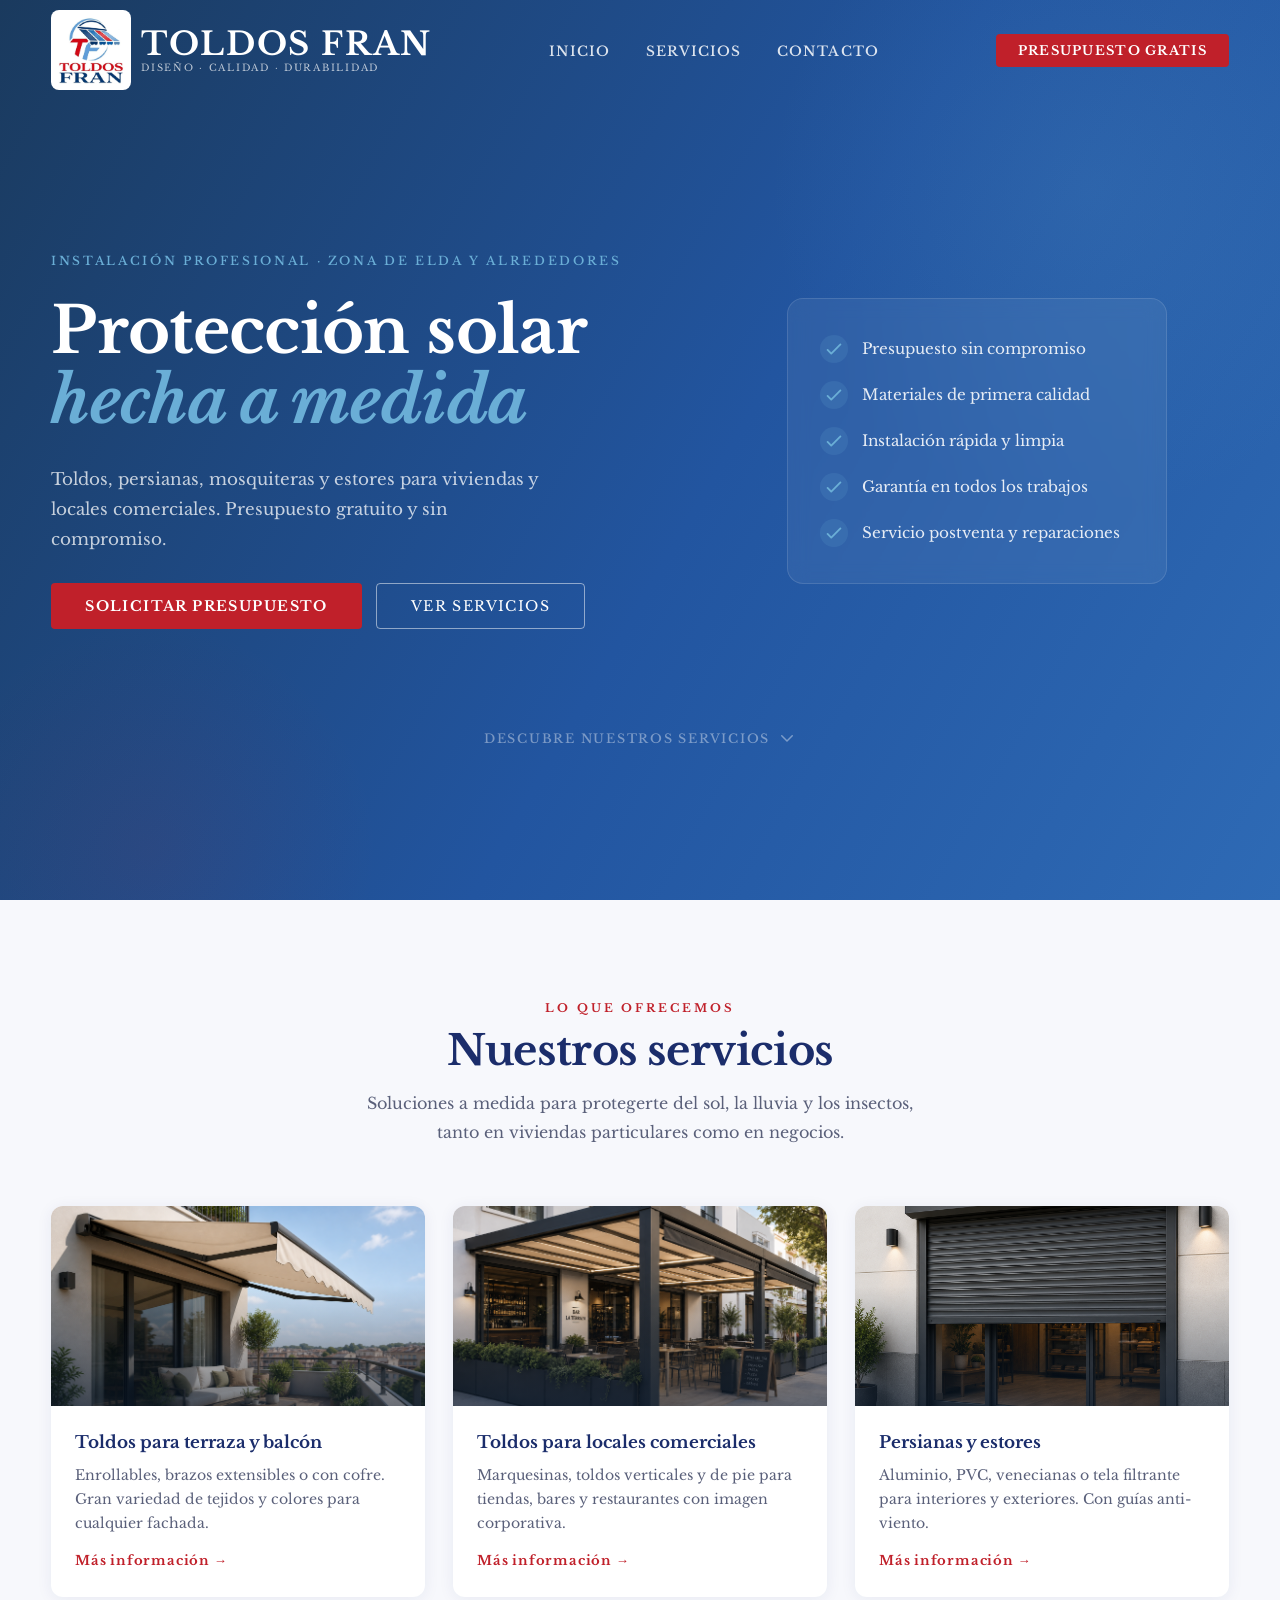
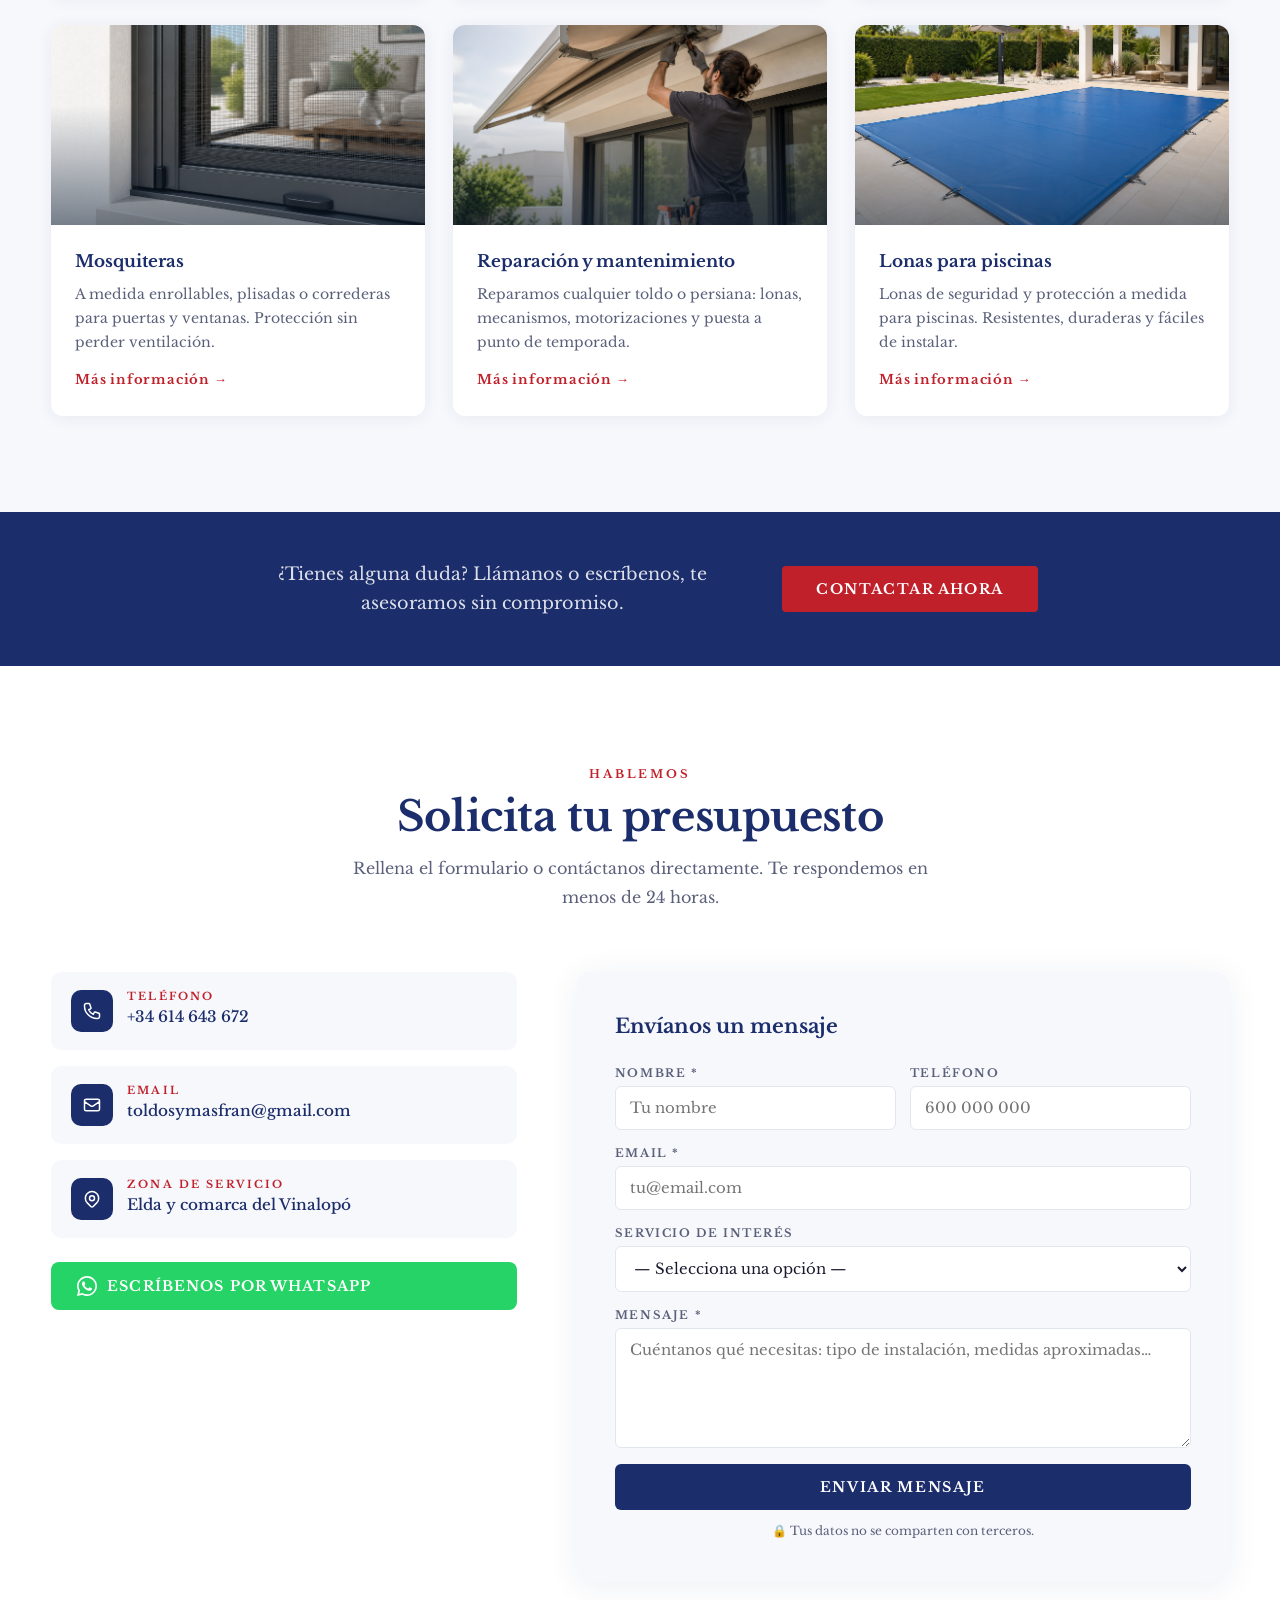
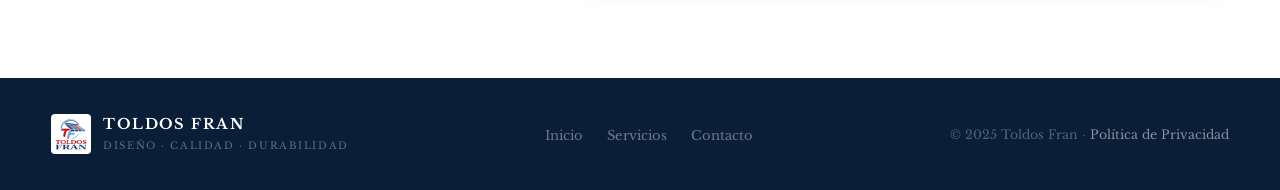
==== commit 8e9fcf33: "Política de privacidad" ====
--- a/index.html
+++ b/index.html
@@ -3,7 +3,10 @@
 <head>
   <meta charset="UTF-8" />
   <meta name="viewport" content="width=device-width, initial-scale=1.0" />
-  <title>Toldos Fran – Diseño · Calidad · Durabilidad</title>
+  <meta name="description" content="Toldos Fran, instalación y reparación de toldos, persianas, mosquiteras y lonas en Elda y comarca del Vinalopó. Presupuesto gratuito." />
+  <meta name="keywords" content="toldos Elda, toldos Vinalopó, persianas Elda, mosquiteras Elda, lonas piscina Elda, toldos Petrer, toldos Novelda" />
+  <meta name="robots" content="index, follow" />
+  <title>Toldos Fran – Toldos, Persianas y Mosquiteras en Elda | Vinalopó</title>
   <link rel="preconnect" href="https://fonts.googleapis.com" />
   <link rel="icon" type="image/jpeg" href="favicon.jpg" />
   <link rel="preconnect" href="https://fonts.gstatic.com" crossorigin />
@@ -16,7 +19,7 @@
 <nav id="navbar">
   <div class="nav-inner">
     <a href="#inicio" class="nav-logo">
-      <img src="logoToldosFran.jpg" alt="Toldos Fran" />
+      <img src="logoToldosFran.jpg" alt="Toldos Fran - Toldos y persianas en Elda" />
       <div class="nav-brand">
         <strong>Toldos Fran</strong>
         <span>Diseño · Calidad · Durabilidad</span>
@@ -331,7 +334,7 @@
       <li><a href="#servicios">Servicios</a></li>
       <li><a href="#contacto">Contacto</a></li>
     </ul>
-    <p class="footer-copy">© 2025 Toldos Fran. Todos los derechos reservados.</p>
+    <p class="footer-copy">© 2025 Toldos Fran · <a href="politica-privacidad.html" style="color:rgba(255,255,255,0.5);">Política de Privacidad</a></p>
   </div>
 </footer>
 
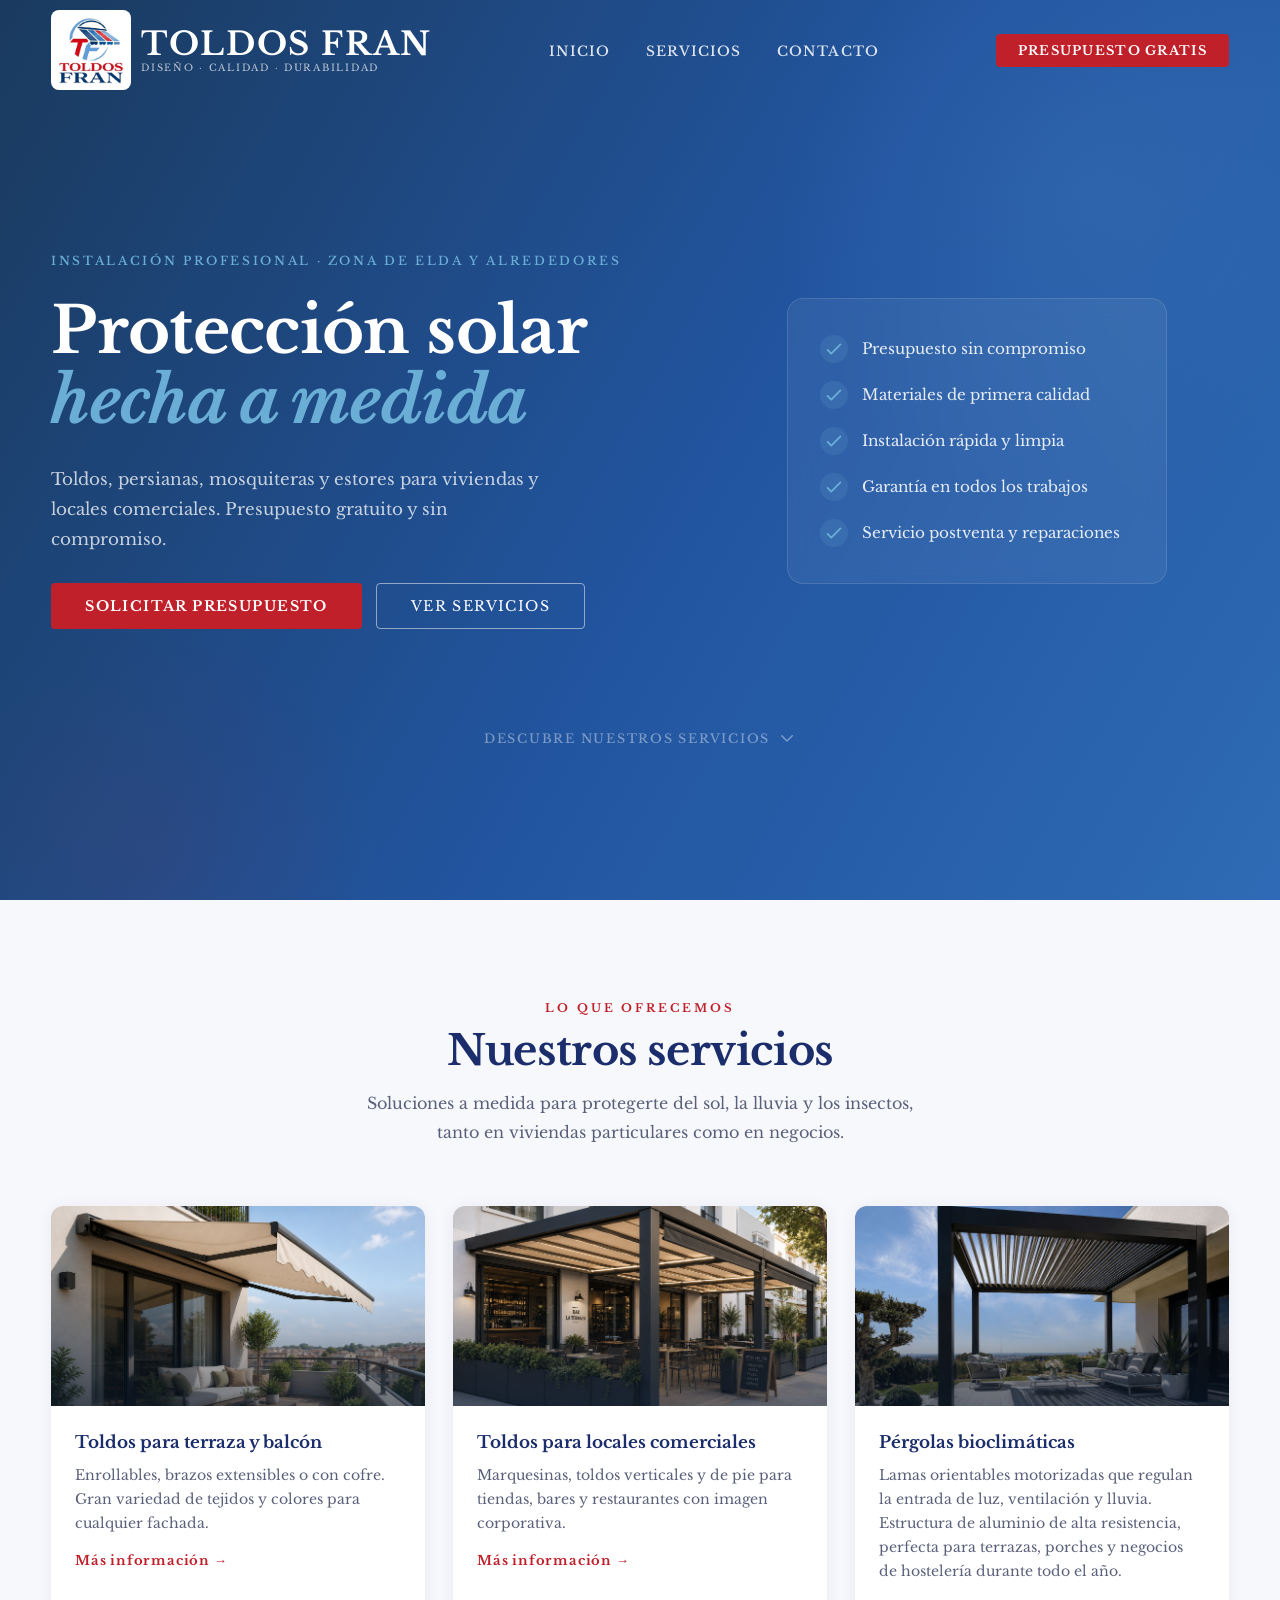
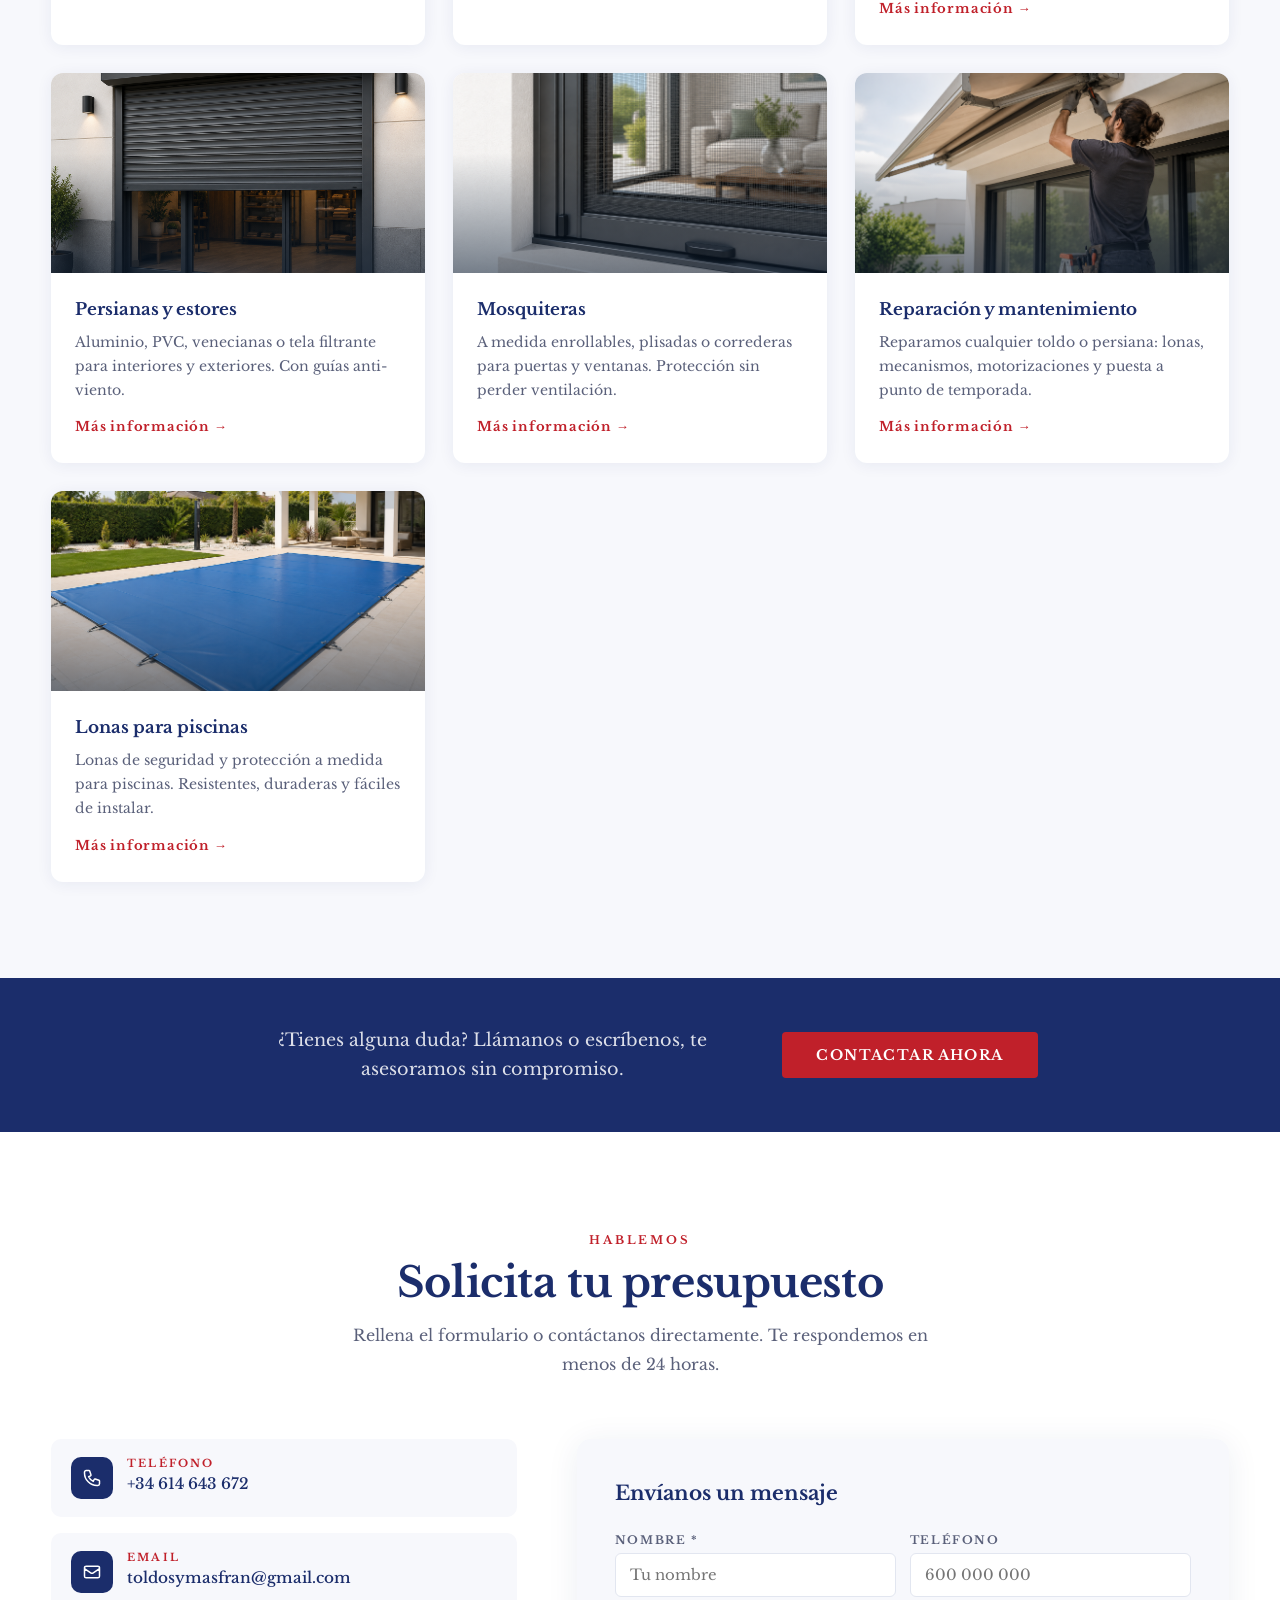
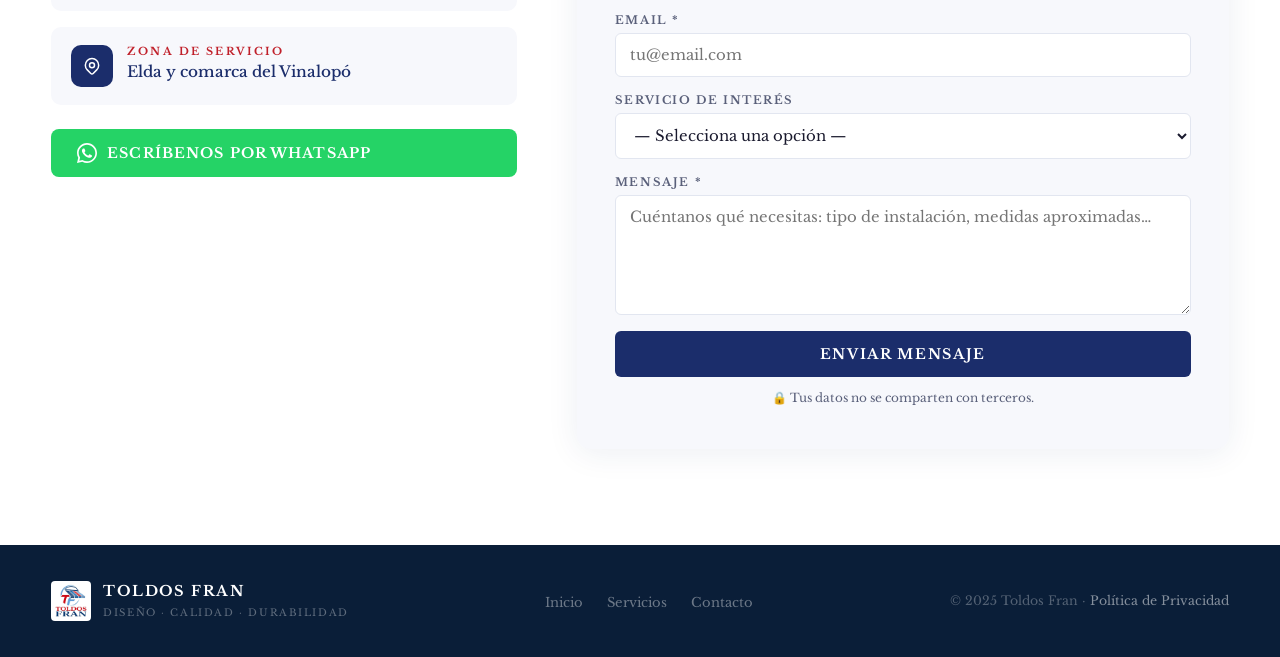
==== commit 4decc843: "Pequeños cambios pérgolas y logo en facturas" ====
--- a/index.html
+++ b/index.html
@@ -4,7 +4,7 @@
   <meta charset="UTF-8" />
   <meta name="viewport" content="width=device-width, initial-scale=1.0" />
   <meta name="description" content="Toldos Fran, instalación y reparación de toldos, persianas, mosquiteras y lonas en Elda y comarca del Vinalopó. Presupuesto gratuito." />
-  <meta name="keywords" content="toldos Elda, toldos Vinalopó, persianas Elda, mosquiteras Elda, lonas piscina Elda, toldos Petrer, toldos Novelda" />
+  <meta name="keywords" content="toldos Elda, toldos Vinalopó, persianas Elda, mosquiteras Elda, lonas piscina Elda, toldos Petrer, toldos Novelda, pérgolas bioclimáticas Elda" />
   <meta name="robots" content="index, follow" />
   <title>Toldos Fran – Toldos, Persianas y Mosquiteras en Elda | Vinalopó</title>
   <link rel="preconnect" href="https://fonts.googleapis.com" />
@@ -125,6 +125,17 @@
         <div class="svc-body">
           <h3>Toldos para locales comerciales</h3>
           <p>Marquesinas, toldos verticales y de pie para tiendas, bares y restaurantes con imagen corporativa.</p>
+          <a href="#contacto" class="svc-link">Más información →</a>
+        </div>
+      </div>
+
+      <div class="svc-card">
+        <div class="svc-img" style="background-image: url('img/pergola.png')">
+          <div class="svc-img-overlay"></div>
+        </div>
+        <div class="svc-body">
+          <h3>Pérgolas bioclimáticas</h3>
+          <p>Lamas orientables motorizadas que regulan la entrada de luz, ventilación y lluvia. Estructura de aluminio de alta resistencia, perfecta para terrazas, porches y negocios de hostelería durante todo el año.</p>
           <a href="#contacto" class="svc-link">Más información →</a>
         </div>
       </div>
@@ -288,6 +299,7 @@
               <option value="">— Selecciona una opción —</option>
               <option>Toldos para terraza / balcón</option>
               <option>Toldos para local comercial</option>
+              <option>Pérgolas bioclimáticas</option>
               <option>Persianas y estores</option>
               <option>Mosquiteras</option>
               <option>Reparación y mantenimiento</option>
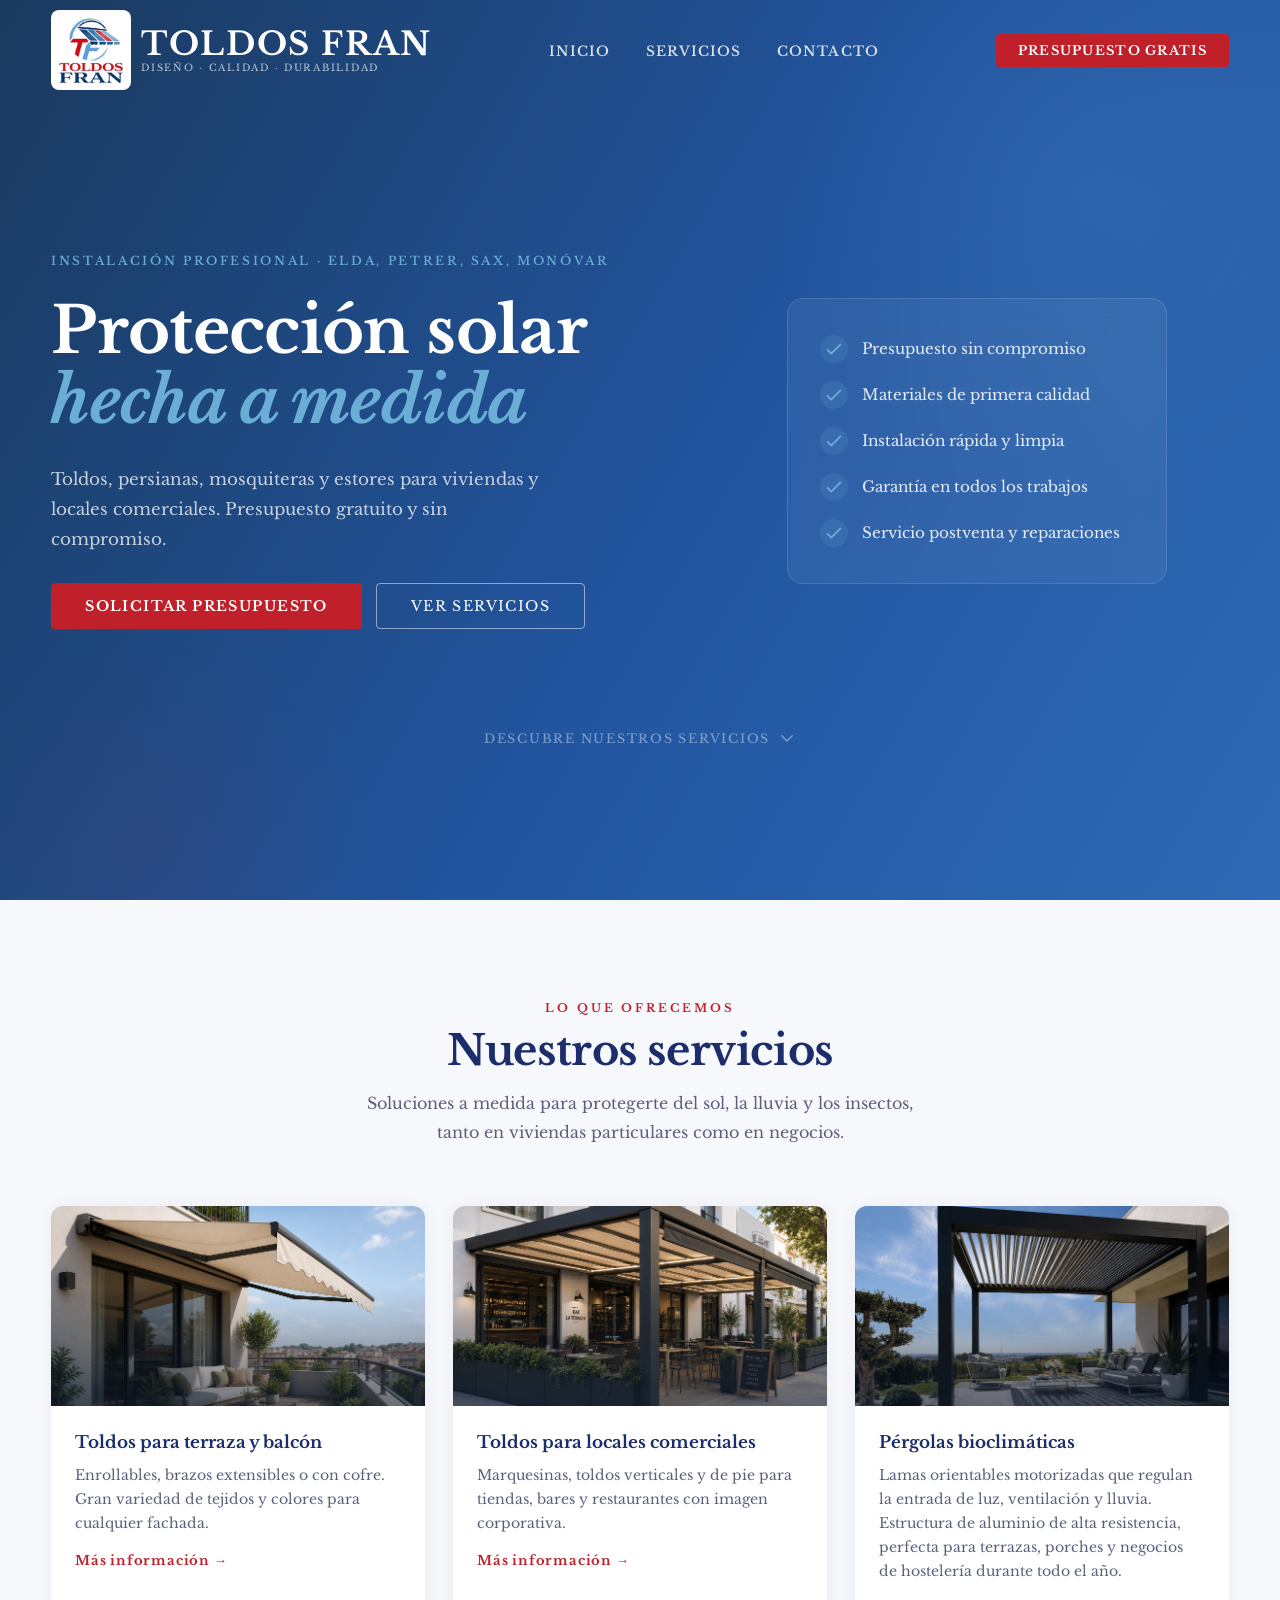
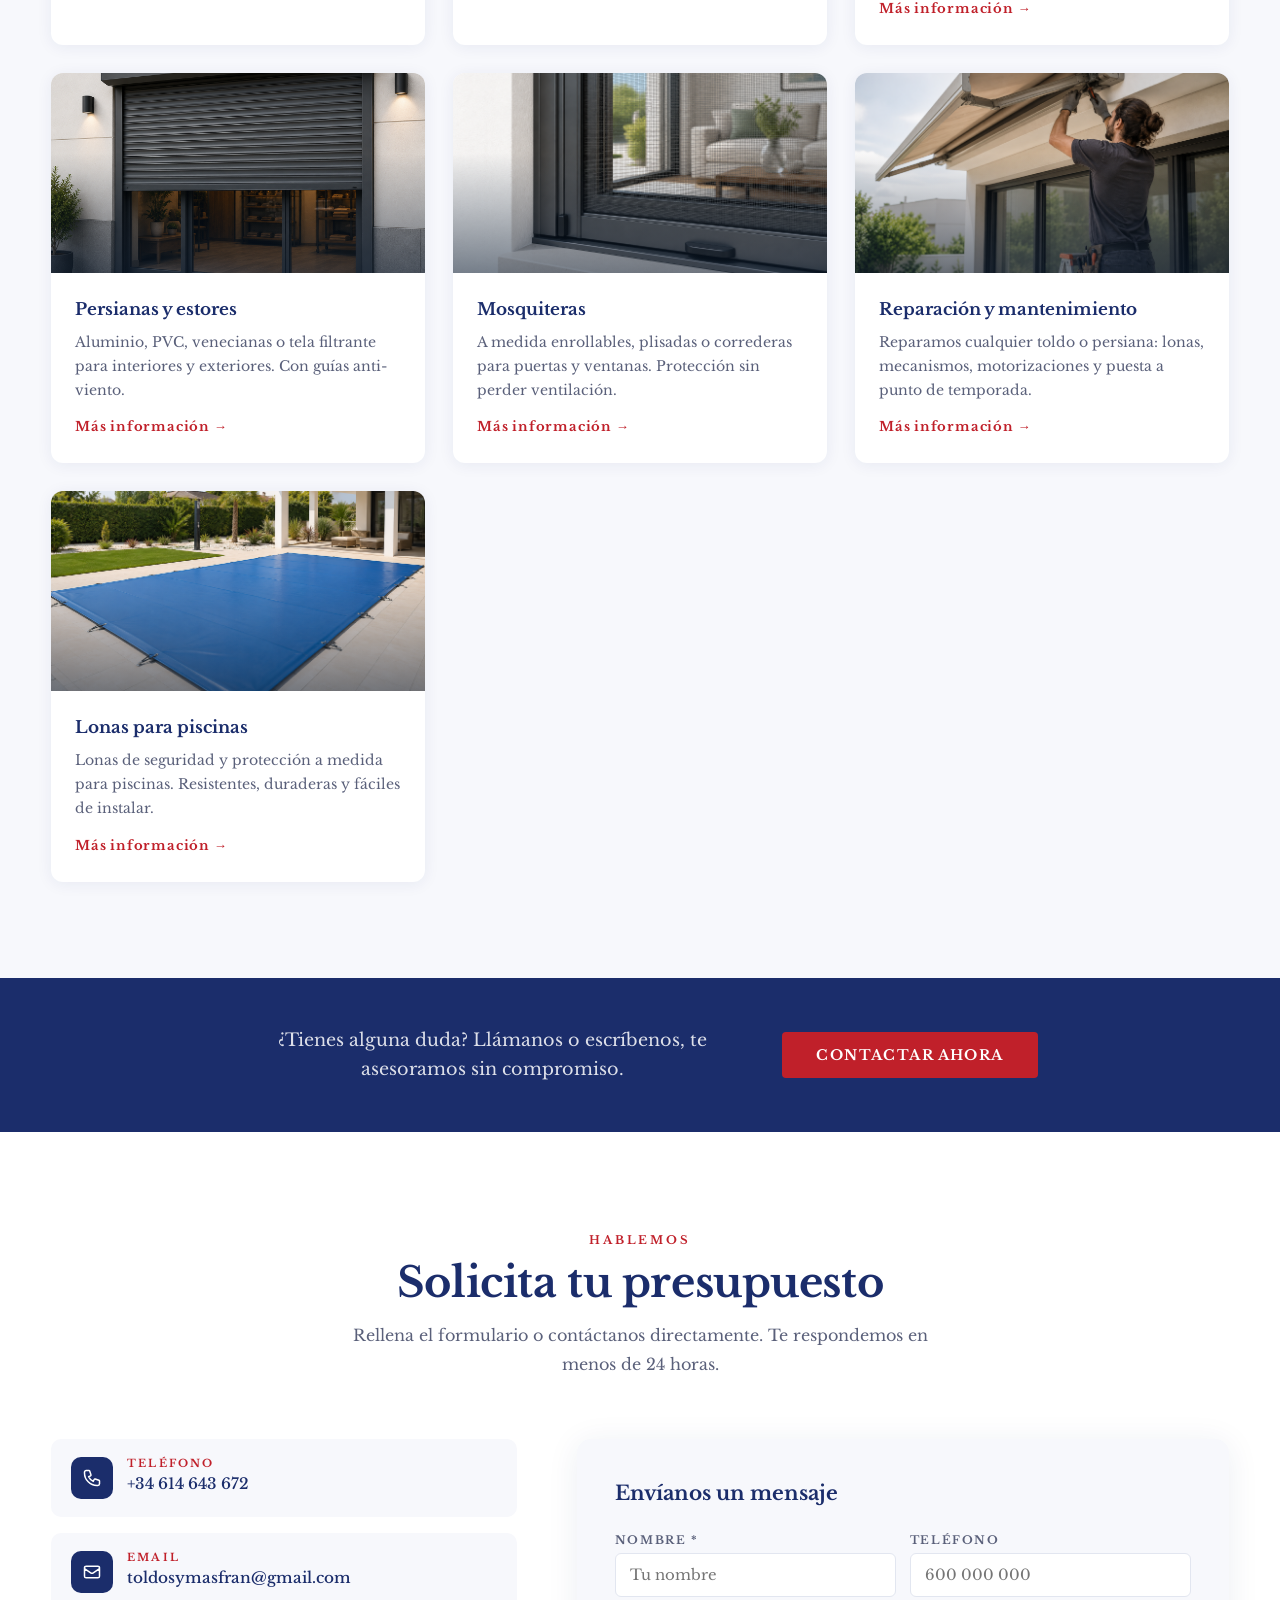
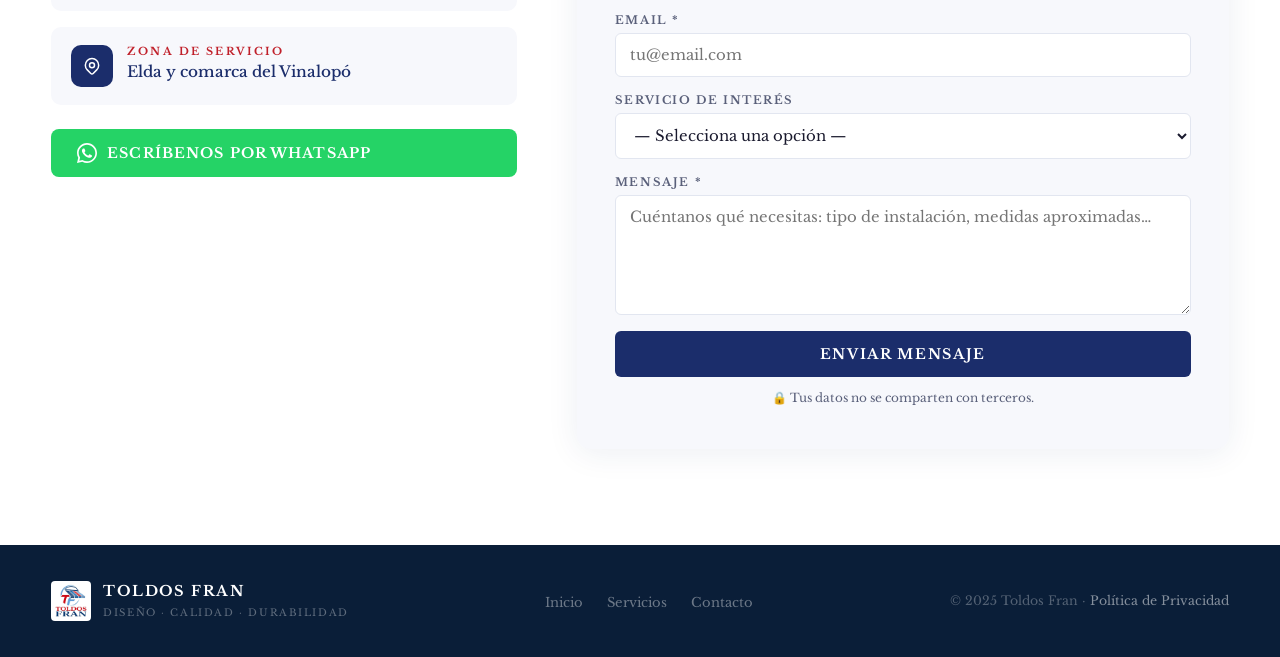
==== commit 0b6cec63: "Pequeños cambios pérgolas y logo en facturas posicionamiento" ====
--- a/index.html
+++ b/index.html
@@ -4,7 +4,7 @@
   <meta charset="UTF-8" />
   <meta name="viewport" content="width=device-width, initial-scale=1.0" />
   <meta name="description" content="Toldos Fran, instalación y reparación de toldos, persianas, mosquiteras y lonas en Elda y comarca del Vinalopó. Presupuesto gratuito." />
-  <meta name="keywords" content="toldos Elda, toldos Vinalopó, persianas Elda, mosquiteras Elda, lonas piscina Elda, toldos Petrer, toldos Novelda, pérgolas bioclimáticas Elda" />
+  <meta name="keywords" content="toldos Elda, toldos Vinalopó, toldos Petrer, persianas Petrer, toldos Sax, persianas Sax, Pérgolas bioclimáticas Elda, Pérgolas Petrer,persianas Elda, mosquiteras Elda, lonas piscina Elda, toldos Novelda, pérgolas bioclimáticas Elda" />
   <meta name="robots" content="index, follow" />
   <title>Toldos Fran – Toldos, Persianas y Mosquiteras en Elda | Vinalopó</title>
   <link rel="preconnect" href="https://fonts.googleapis.com" />
@@ -19,7 +19,7 @@
 <nav id="navbar">
   <div class="nav-inner">
     <a href="#inicio" class="nav-logo">
-      <img src="logoToldosFran.jpg" alt="Toldos Fran - Toldos y persianas en Elda" />
+      <img src="logoToldosFran.jpg" alt="Toldos Fran - Toldos y persianas en Elda, Petrer y comarca" />
       <div class="nav-brand">
         <strong>Toldos Fran</strong>
         <span>Diseño · Calidad · Durabilidad</span>
@@ -46,7 +46,7 @@
   <div class="hero-inner">
 
     <div class="hero-text">
-      <p class="hero-eyebrow">Instalación profesional · Zona de Elda y alrededores</p>
+      <p class="hero-eyebrow">Instalación profesional · Elda, Petrer, Sax, Monóvar</p>
       <h1>Protección solar<br /><em>hecha a medida</em></h1>
       <p class="hero-desc">
         Toldos, persianas, mosquiteras y estores para viviendas
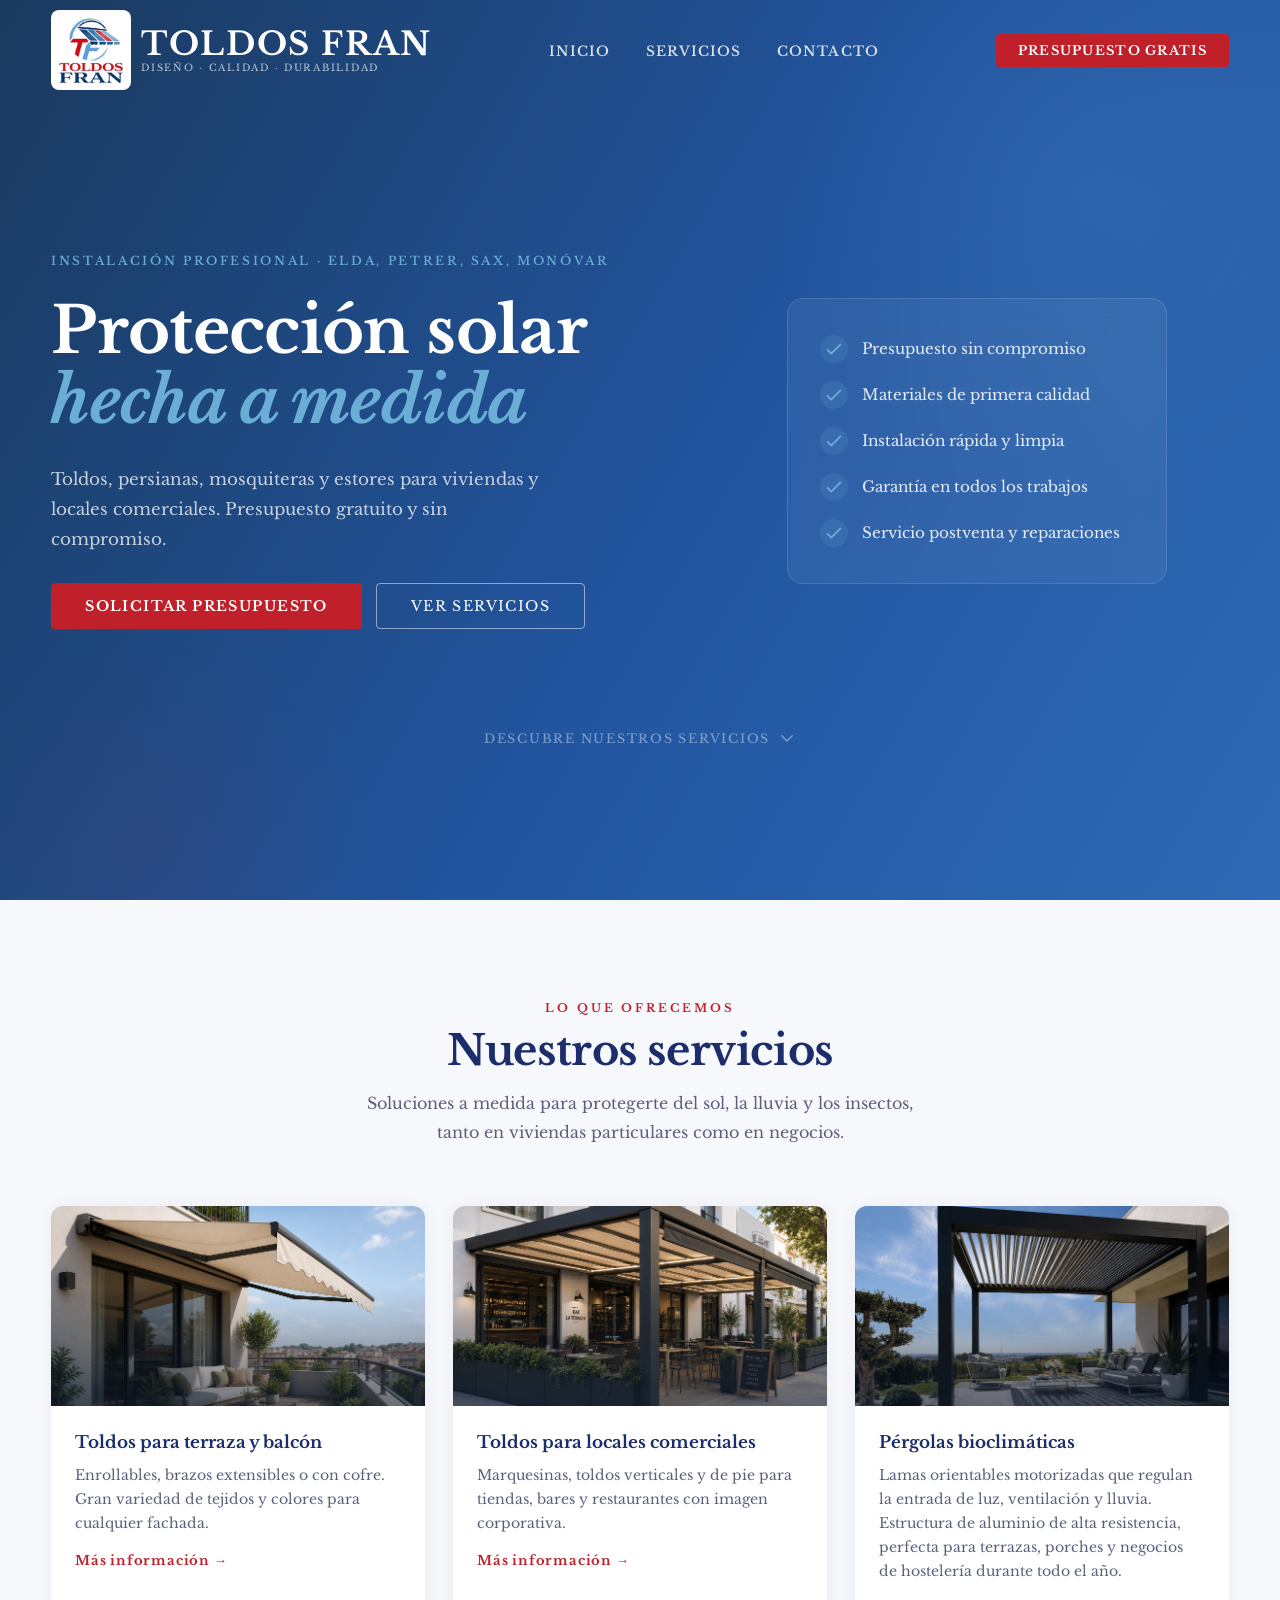
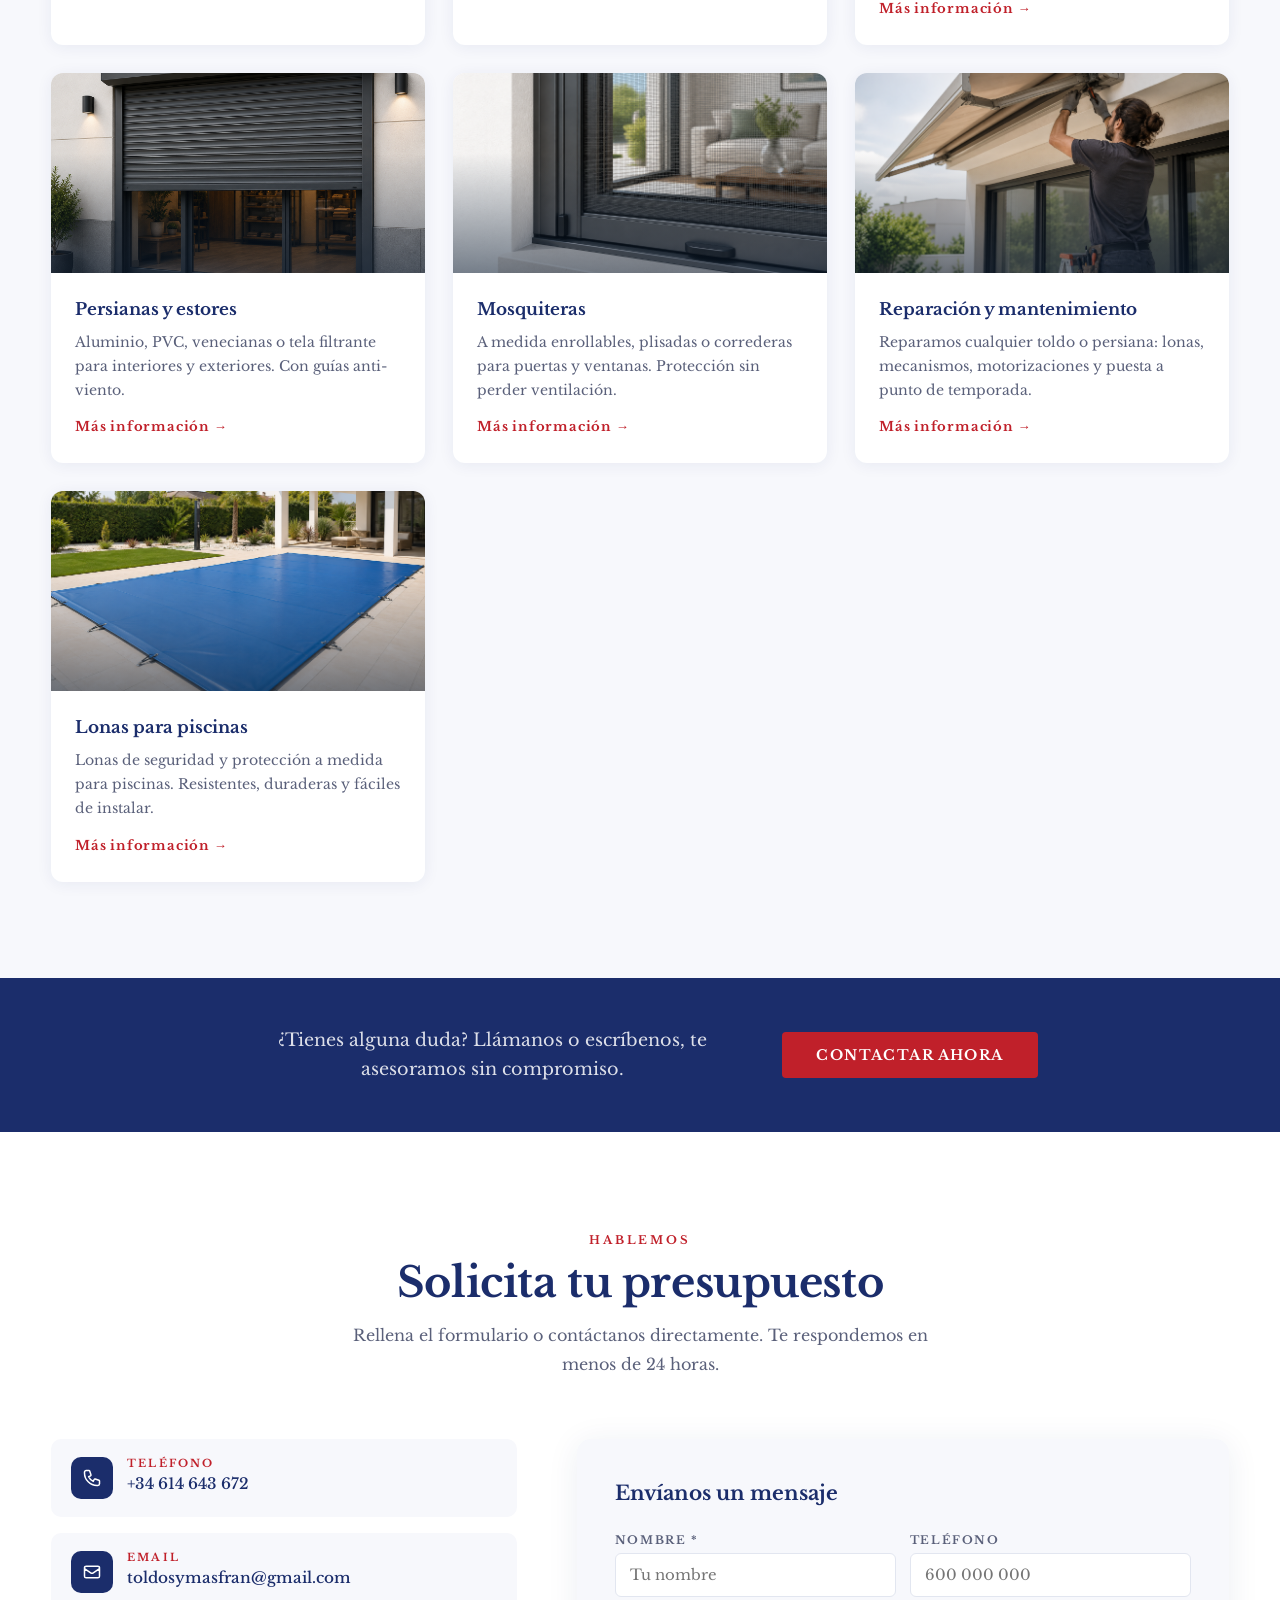
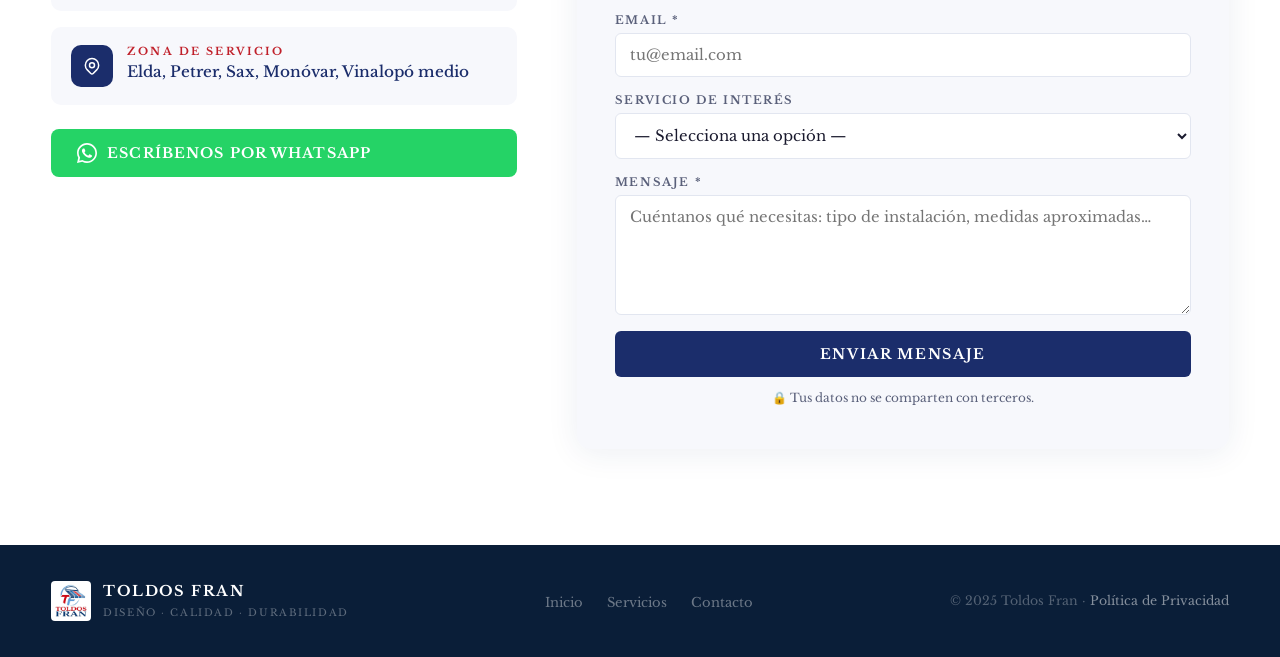
==== commit 656aaa32: "Corrección erratas" ====
--- a/index.html
+++ b/index.html
@@ -3,8 +3,8 @@
 <head>
   <meta charset="UTF-8" />
   <meta name="viewport" content="width=device-width, initial-scale=1.0" />
-  <meta name="description" content="Toldos Fran, instalación y reparación de toldos, persianas, mosquiteras y lonas en Elda y comarca del Vinalopó. Presupuesto gratuito." />
-  <meta name="keywords" content="toldos Elda, toldos Vinalopó, toldos Petrer, persianas Petrer, toldos Sax, persianas Sax, Pérgolas bioclimáticas Elda, Pérgolas Petrer,persianas Elda, mosquiteras Elda, lonas piscina Elda, toldos Novelda, pérgolas bioclimáticas Elda" />
+  <meta name="description" content="Toldos Fran, instalación y reparación de toldos, persianas, mosquiteras y lonas en Elda, Petrer y comarca del Vinalopó. Presupuesto gratuito." />
+  <meta name="keywords" content="toldos Elda, toldos Vinalopó, toldos Petrer, persianas Petrer, toldos Sax, persianas Sax, Pérgolas Petrer,persianas Elda, mosquiteras Elda, lonas piscina Elda, toldos Novelda, pérgolas bioclimáticas Elda" />
   <meta name="robots" content="index, follow" />
   <title>Toldos Fran – Toldos, Persianas y Mosquiteras en Elda | Vinalopó</title>
   <link rel="preconnect" href="https://fonts.googleapis.com" />
@@ -246,7 +246,7 @@
           </div>
           <div class="cinfo-body">
             <label>Zona de servicio</label>
-            <span>Elda y comarca del Vinalopó</span>
+            <span>Elda, Petrer, Sax, Monóvar, Vinalopó medio</span>
           </div>
         </div>
 
